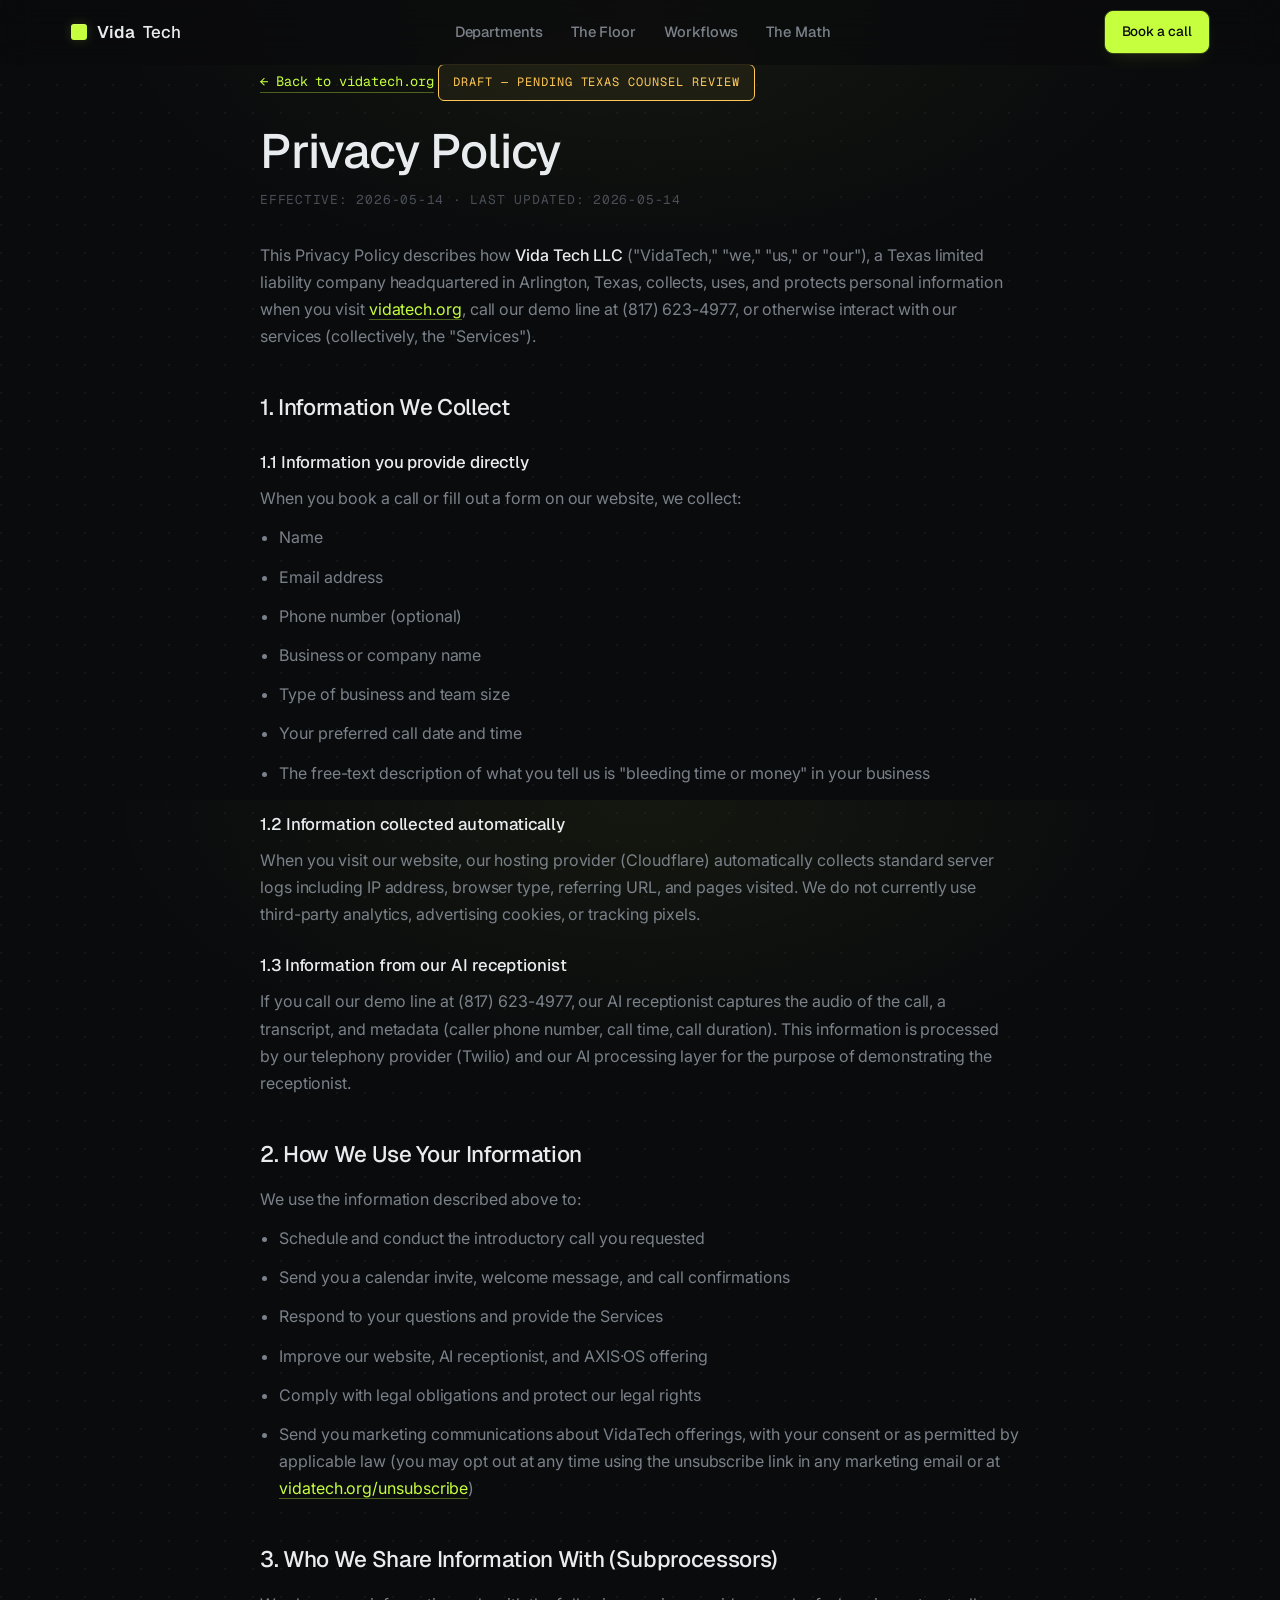
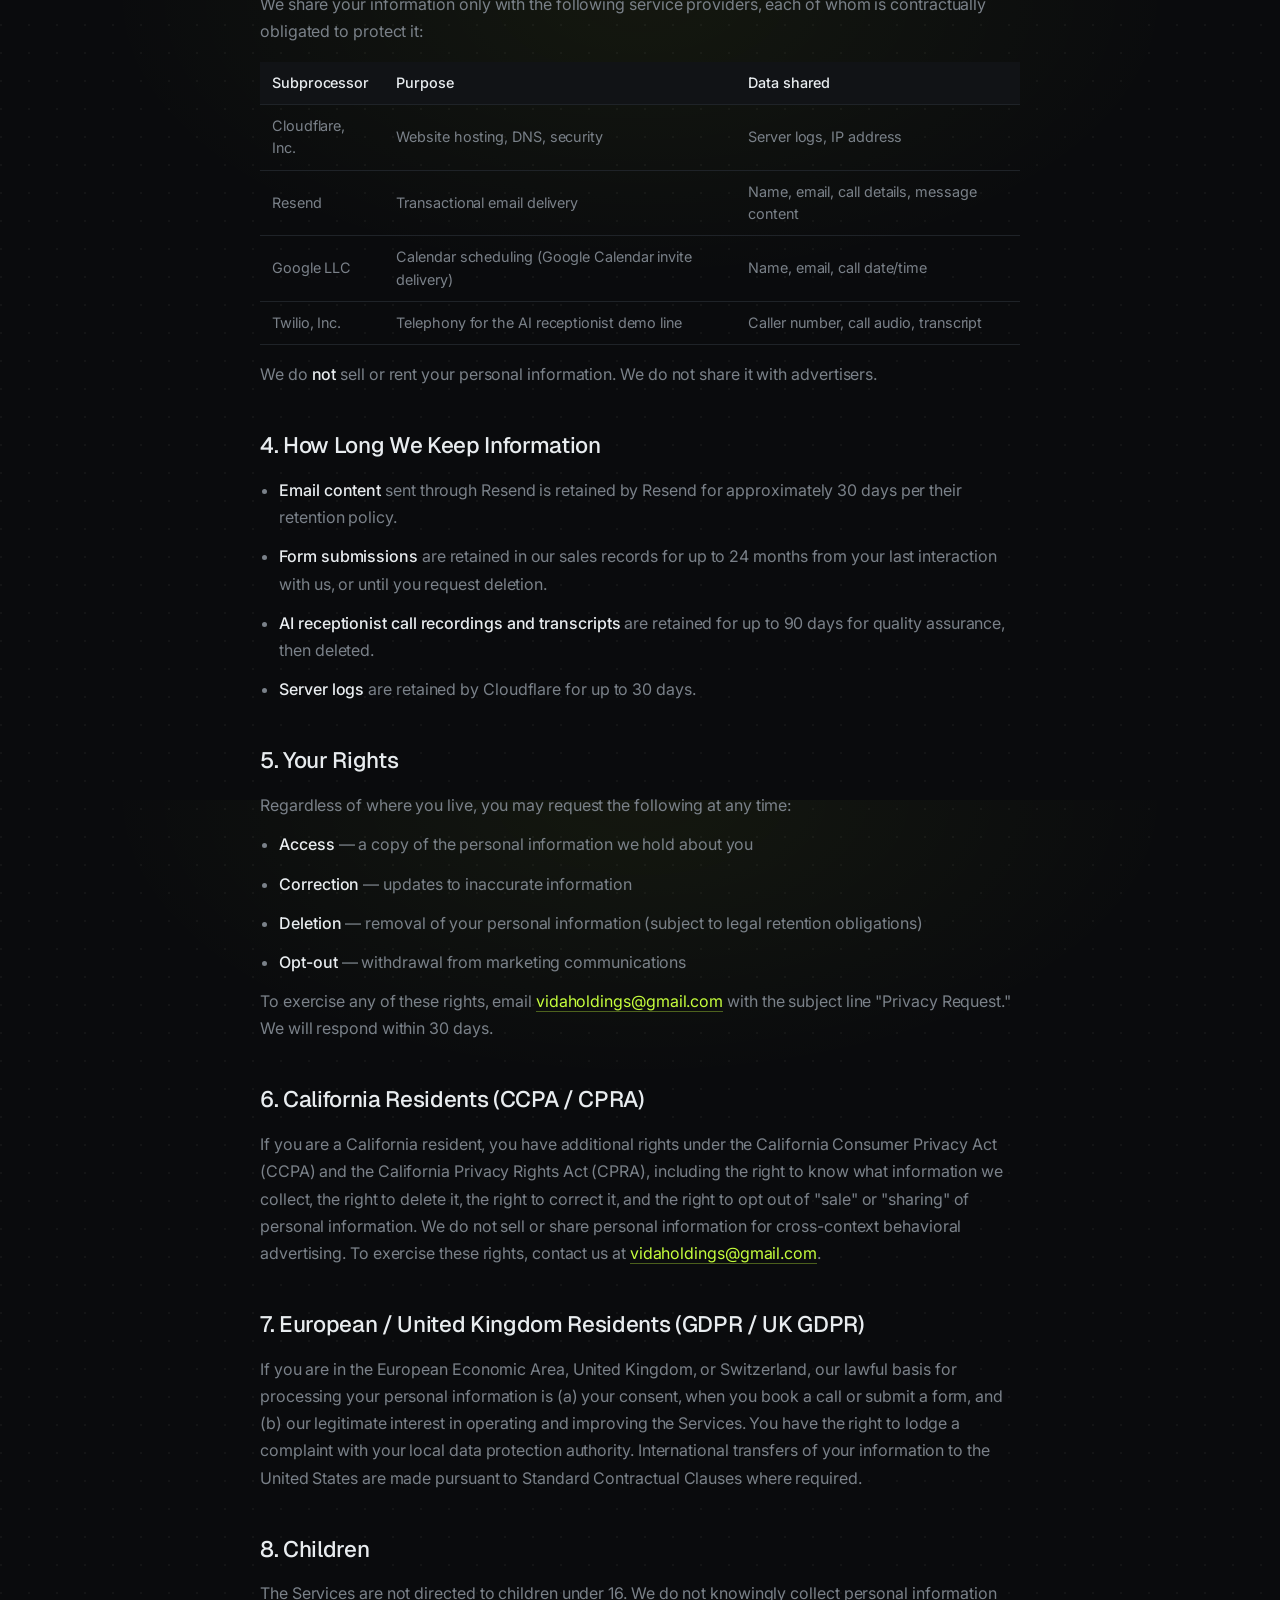
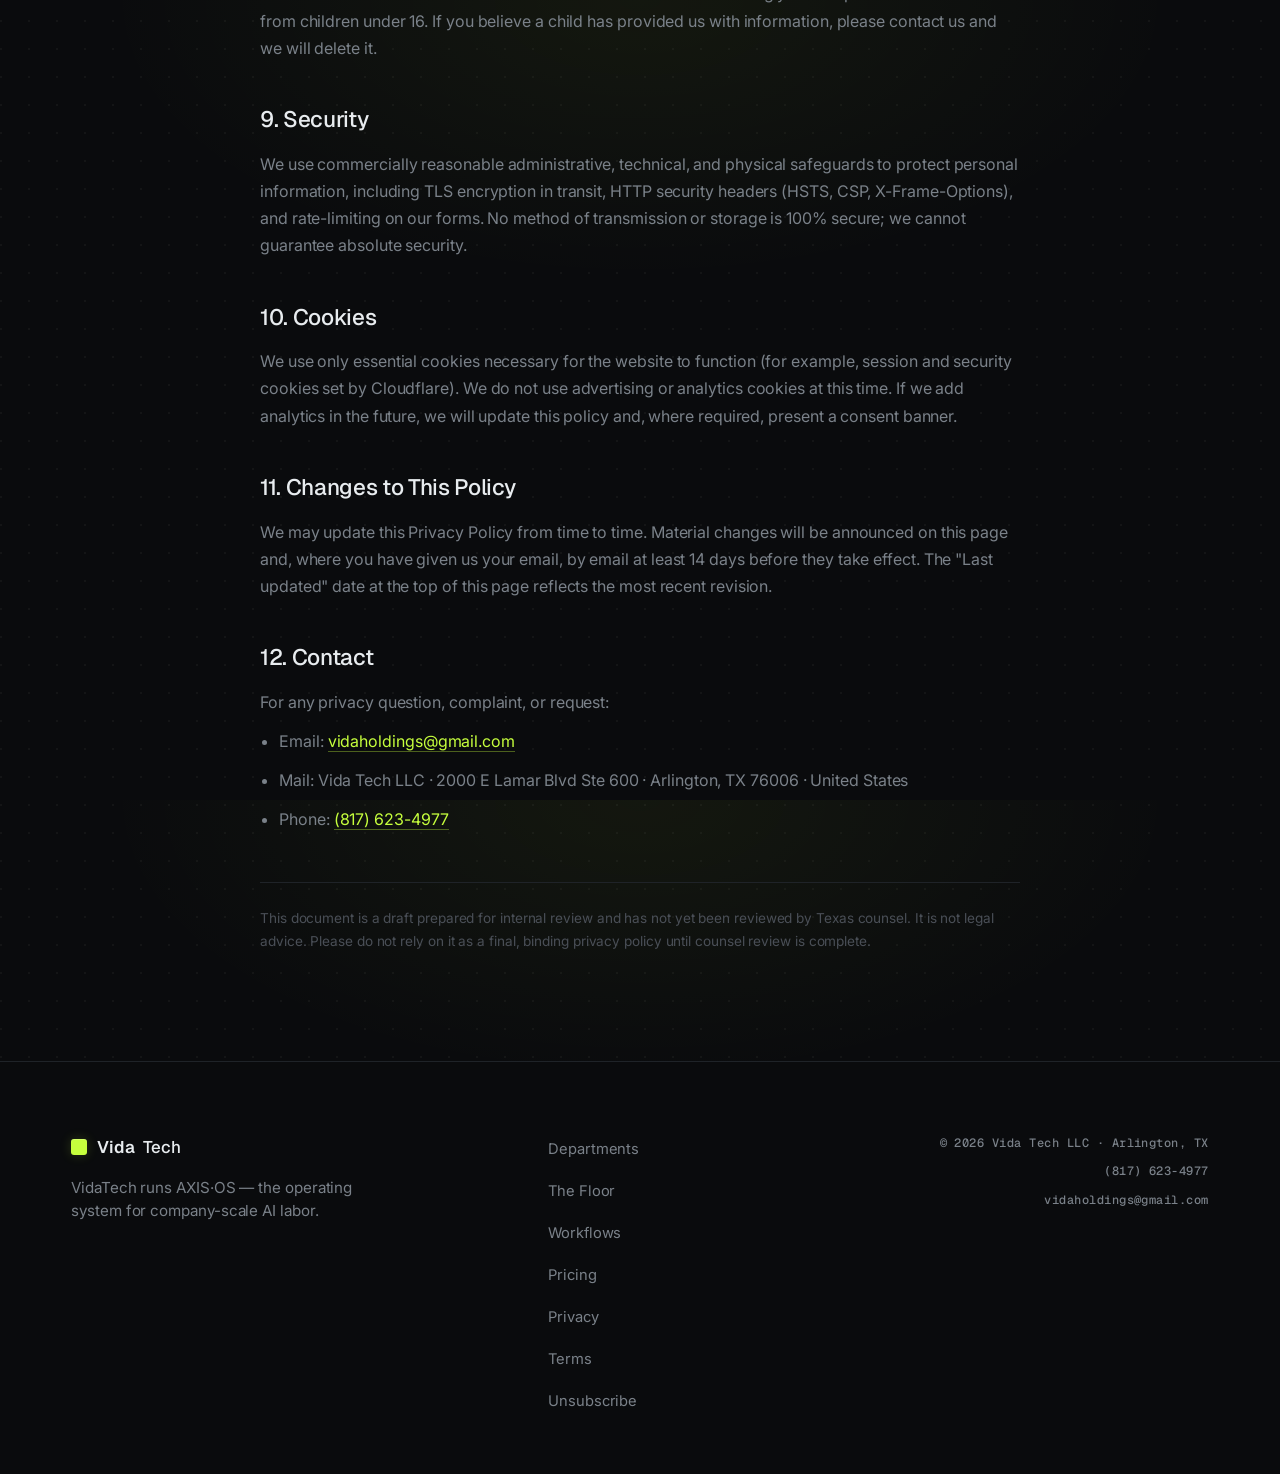
==== privacy.html @ fa5752b3 "Second-round audit fixes — production-ready contact.js: - Mailing address now full CAN-SPAM complian" ====
<!doctype html>
<html lang="en">
<head>
<meta charset="utf-8" />
<meta name="viewport" content="width=device-width,initial-scale=1,viewport-fit=cover" />
<meta name="color-scheme" content="dark light" />
<meta name="theme-color" content="#0A0B0D" />
<title>Privacy Policy — VidaTech</title>
<meta name="description" content="How VidaTech (Vida Tech LLC) collects, uses, and protects personal information from visitors and prospects." />
<link rel="canonical" href="https://vidatech.org/privacy" />
<meta name="robots" content="index,follow" />

<link rel="preconnect" href="https://fonts.googleapis.com" />
<link rel="preconnect" href="https://fonts.gstatic.com" crossorigin />
<link href="https://fonts.googleapis.com/css2?family=Geist:wght@400;500;600;700&family=Geist+Mono:wght@400;500;600&family=Inter:wght@400;500;600;700&display=swap" rel="stylesheet" />
<link rel="stylesheet" href="style.css?v=blueprint1" />
<link rel="icon" type="image/svg+xml" href="data:image/svg+xml,%3Csvg xmlns='http://www.w3.org/2000/svg' viewBox='0 0 32 32'%3E%3Crect width='32' height='32' rx='6' fill='%23C6FF3D'/%3E%3C/svg%3E" />

<style>
  .legal{padding:64px 0 96px}
  .legal__inner{max-width:760px;margin:0 auto}
  .legal__draft{display:inline-block;margin-bottom:24px;padding:8px 14px;border:1px solid var(--warn);border-radius:6px;background:rgba(255,200,87,0.06);color:var(--warn);font-family:var(--font-mono);font-size:0.75rem;letter-spacing:0.08em;text-transform:uppercase}
  .legal h1{font-family:var(--font-display);font-weight:500;font-size:clamp(2rem,4vw,3rem);letter-spacing:-0.025em;line-height:1.1;margin:0 0 12px}
  .legal h2{font-family:var(--font-display);font-weight:500;font-size:1.4rem;letter-spacing:-0.015em;margin:40px 0 14px;color:var(--text)}
  .legal h3{font-family:var(--font-display);font-weight:500;font-size:1.05rem;margin:24px 0 10px;color:var(--text)}
  .legal p,.legal li{color:var(--text-mute);font-size:1rem;line-height:1.7;margin:0 0 12px}
  .legal strong{color:var(--text);font-weight:500}
  .legal ul{padding-left:1.2em;list-style:disc}
  .legal a{color:var(--accent);border-bottom:1px solid var(--border-accent)}
  .legal a:hover{color:var(--accent-hi)}
  .legal__meta{color:var(--text-dim);font-family:var(--font-mono);font-size:0.8rem;letter-spacing:0.06em;text-transform:uppercase;margin-bottom:32px}
  .legal__back{display:inline-block;margin-bottom:32px;font-family:var(--font-mono);font-size:0.85rem;color:var(--text-mute)}
  .legal__back:hover{color:var(--accent)}
  .legal table{width:100%;border-collapse:collapse;margin:16px 0;font-size:0.9rem}
  .legal table th,.legal table td{padding:10px 12px;text-align:left;border-bottom:1px solid var(--border);color:var(--text-mute)}
  .legal table th{color:var(--text);font-weight:500;background:var(--surface)}
</style>
</head>
<body>

<a href="#main" class="skip-link">Skip to main content</a>

<header class="nav" id="nav">
  <div class="nav__inner container">
    <a href="/" class="logo" aria-label="VidaTech home">
      <span class="logo__mark" aria-hidden="true"></span>
      <span class="logo__word"><strong>Vida</strong><span class="logo__dot"></span>Tech</span>
    </a>
    <nav class="nav__links" aria-label="Primary">
      <a href="/#departments">Departments</a>
      <a href="/#floor">The Floor</a>
      <a href="/#workflows">Workflows</a>
      <a href="/#math">The Math</a>
    </nav>
    <a href="/#initialize" class="btn btn--accent btn--sm">Book a call</a>
  </div>
</header>

<main id="main" tabindex="-1">

<section class="legal">
  <div class="container">
    <div class="legal__inner">

      <a href="/" class="legal__back">← Back to vidatech.org</a>

      <span class="legal__draft">DRAFT — pending Texas counsel review</span>

      <h1>Privacy Policy</h1>
      <div class="legal__meta">Effective: 2026-05-14 · Last updated: 2026-05-14</div>

      <p>This Privacy Policy describes how <strong>Vida Tech LLC</strong> ("VidaTech," "we," "us," or "our"), a Texas limited liability company headquartered in Arlington, Texas, collects, uses, and protects personal information when you visit <a href="https://vidatech.org">vidatech.org</a>, call our demo line at (817) 623-4977, or otherwise interact with our services (collectively, the "Services").</p>

      <h2>1. Information We Collect</h2>

      <h3>1.1 Information you provide directly</h3>
      <p>When you book a call or fill out a form on our website, we collect:</p>
      <ul>
        <li>Name</li>
        <li>Email address</li>
        <li>Phone number (optional)</li>
        <li>Business or company name</li>
        <li>Type of business and team size</li>
        <li>Your preferred call date and time</li>
        <li>The free-text description of what you tell us is "bleeding time or money" in your business</li>
      </ul>

      <h3>1.2 Information collected automatically</h3>
      <p>When you visit our website, our hosting provider (Cloudflare) automatically collects standard server logs including IP address, browser type, referring URL, and pages visited. We do not currently use third-party analytics, advertising cookies, or tracking pixels.</p>

      <h3>1.3 Information from our AI receptionist</h3>
      <p>If you call our demo line at (817) 623-4977, our AI receptionist captures the audio of the call, a transcript, and metadata (caller phone number, call time, call duration). This information is processed by our telephony provider (Twilio) and our AI processing layer for the purpose of demonstrating the receptionist.</p>

      <h2>2. How We Use Your Information</h2>
      <p>We use the information described above to:</p>
      <ul>
        <li>Schedule and conduct the introductory call you requested</li>
        <li>Send you a calendar invite, welcome message, and call confirmations</li>
        <li>Respond to your questions and provide the Services</li>
        <li>Improve our website, AI receptionist, and AXIS·OS offering</li>
        <li>Comply with legal obligations and protect our legal rights</li>
        <li>Send you marketing communications about VidaTech offerings, with your consent or as permitted by applicable law (you may opt out at any time using the unsubscribe link in any marketing email or at <a href="/unsubscribe">vidatech.org/unsubscribe</a>)</li>
      </ul>

      <h2>3. Who We Share Information With (Subprocessors)</h2>
      <p>We share your information only with the following service providers, each of whom is contractually obligated to protect it:</p>
      <table>
        <thead><tr><th>Subprocessor</th><th>Purpose</th><th>Data shared</th></tr></thead>
        <tbody>
          <tr><td>Cloudflare, Inc.</td><td>Website hosting, DNS, security</td><td>Server logs, IP address</td></tr>
          <tr><td>Resend</td><td>Transactional email delivery</td><td>Name, email, call details, message content</td></tr>
          <tr><td>Google LLC</td><td>Calendar scheduling (Google Calendar invite delivery)</td><td>Name, email, call date/time</td></tr>
          <tr><td>Twilio, Inc.</td><td>Telephony for the AI receptionist demo line</td><td>Caller number, call audio, transcript</td></tr>
        </tbody>
      </table>
      <p>We do <strong>not</strong> sell or rent your personal information. We do not share it with advertisers.</p>

      <h2>4. How Long We Keep Information</h2>
      <ul>
        <li><strong>Email content</strong> sent through Resend is retained by Resend for approximately 30 days per their retention policy.</li>
        <li><strong>Form submissions</strong> are retained in our sales records for up to 24 months from your last interaction with us, or until you request deletion.</li>
        <li><strong>AI receptionist call recordings and transcripts</strong> are retained for up to 90 days for quality assurance, then deleted.</li>
        <li><strong>Server logs</strong> are retained by Cloudflare for up to 30 days.</li>
      </ul>

      <h2>5. Your Rights</h2>
      <p>Regardless of where you live, you may request the following at any time:</p>
      <ul>
        <li><strong>Access</strong> — a copy of the personal information we hold about you</li>
        <li><strong>Correction</strong> — updates to inaccurate information</li>
        <li><strong>Deletion</strong> — removal of your personal information (subject to legal retention obligations)</li>
        <li><strong>Opt-out</strong> — withdrawal from marketing communications</li>
      </ul>
      <p>To exercise any of these rights, email <a href="mailto:vidaholdings@gmail.com">vidaholdings@gmail.com</a> with the subject line "Privacy Request." We will respond within 30 days.</p>

      <h2>6. California Residents (CCPA / CPRA)</h2>
      <p>If you are a California resident, you have additional rights under the California Consumer Privacy Act (CCPA) and the California Privacy Rights Act (CPRA), including the right to know what information we collect, the right to delete it, the right to correct it, and the right to opt out of "sale" or "sharing" of personal information. We do not sell or share personal information for cross-context behavioral advertising. To exercise these rights, contact us at <a href="mailto:vidaholdings@gmail.com">vidaholdings@gmail.com</a>.</p>

      <h2>7. European / United Kingdom Residents (GDPR / UK GDPR)</h2>
      <p>If you are in the European Economic Area, United Kingdom, or Switzerland, our lawful basis for processing your personal information is (a) your consent, when you book a call or submit a form, and (b) our legitimate interest in operating and improving the Services. You have the right to lodge a complaint with your local data protection authority. International transfers of your information to the United States are made pursuant to Standard Contractual Clauses where required.</p>

      <h2>8. Children</h2>
      <p>The Services are not directed to children under 16. We do not knowingly collect personal information from children under 16. If you believe a child has provided us with information, please contact us and we will delete it.</p>

      <h2>9. Security</h2>
      <p>We use commercially reasonable administrative, technical, and physical safeguards to protect personal information, including TLS encryption in transit, HTTP security headers (HSTS, CSP, X-Frame-Options), and rate-limiting on our forms. No method of transmission or storage is 100% secure; we cannot guarantee absolute security.</p>

      <h2>10. Cookies</h2>
      <p>We use only essential cookies necessary for the website to function (for example, session and security cookies set by Cloudflare). We do not use advertising or analytics cookies at this time. If we add analytics in the future, we will update this policy and, where required, present a consent banner.</p>

      <h2>11. Changes to This Policy</h2>
      <p>We may update this Privacy Policy from time to time. Material changes will be announced on this page and, where you have given us your email, by email at least 14 days before they take effect. The "Last updated" date at the top of this page reflects the most recent revision.</p>

      <h2>12. Contact</h2>
      <p>For any privacy question, complaint, or request:</p>
      <ul>
        <li>Email: <a href="mailto:vidaholdings@gmail.com">vidaholdings@gmail.com</a></li>
        <li>Mail: Vida Tech LLC · 2000 E Lamar Blvd Ste 600 · Arlington, TX 76006 · United States</li>
        <li>Phone: <a href="tel:+18176234977">(817) 623-4977</a></li>
      </ul>

      <p style="margin-top:48px;padding-top:24px;border-top:1px solid var(--border);font-size:0.85rem;color:var(--text-dim)">This document is a draft prepared for internal review and has not yet been reviewed by Texas counsel. It is not legal advice. Please do not rely on it as a final, binding privacy policy until counsel review is complete.</p>

    </div>
  </div>
</section>

</main>

<footer class="footer">
  <div class="container footer__inner">
    <div class="footer__brand">
      <a href="/" class="logo">
        <span class="logo__mark" aria-hidden="true"></span>
        <span class="logo__word"><strong>Vida</strong><span class="logo__dot"></span>Tech</span>
      </a>
      <p class="footer__line">VidaTech runs AXIS·OS — the operating system for company-scale AI labor.</p>
    </div>
    <nav class="footer__nav" aria-label="Footer">
      <a href="/#departments">Departments</a>
      <a href="/#floor">The Floor</a>
      <a href="/#workflows">Workflows</a>
      <a href="/#pricing">Pricing</a>
      <a href="/privacy">Privacy</a>
      <a href="/terms">Terms</a>
      <a href="/unsubscribe">Unsubscribe</a>
    </nav>
    <div class="footer__meta">
      <div class="mono mono--mute">© 2026 Vida Tech LLC · Arlington, TX</div>
      <a href="tel:+18176234977" class="mono">(817) 623-4977</a>
      <a href="mailto:vidaholdings@gmail.com" class="mono">vidaholdings@gmail.com</a>
    </div>
  </div>
</footer>

</body>
</html>
---- style.css ----
/* ═══════════════════════════════════════════════════
   AXIS·OS — Dark Infrastructure · Electric Lime
═══════════════════════════════════════════════════ */

:root{
  /* Canvas */
  --canvas:        #0A0B0D;
  --canvas-deep:   #050608;
  --surface:       #111316;
  --surface-2:     #16191D;
  --surface-3:     #1B1E22;
  /* Borders */
  --border:        #1F2328;
  --border-hot:    #2A2F36;
  --border-accent: rgba(198,255,61,0.35);
  /* Text */
  --text:          #E8ECEF;
  --text-mute:     #7A8189;
  --text-dim:      #4A4F57;
  /* Accent */
  --accent:        #C6FF3D;
  --accent-hi:     #D8FF6B;
  --accent-deep:   #9DD61F;
  --accent-glow:   rgba(198,255,61,0.18);
  /* Signal */
  --signal:        #6BA6FF;
  --signal-glow:   rgba(107,166,255,0.32);
  --danger:        #FF5C5C;
  --warn:          #FFC857;

  /* Type */
  --font-display:  'Geist', 'Inter', system-ui, sans-serif;
  --font-body:     'Inter', system-ui, -apple-system, sans-serif;
  --font-mono:     'Geist Mono', 'JetBrains Mono', ui-monospace, monospace;

  /* Scale */
  --fs-hero:       clamp(3rem, 6vw, 5.6rem);
  --fs-display:    clamp(2.2rem, 4.4vw, 3.6rem);
  --fs-h2:         clamp(1.6rem, 2.4vw, 2rem);
  --fs-h3:         1.25rem;
  --fs-body:       1rem;
  --fs-sm:         0.875rem;
  --fs-meta:       0.75rem;

  /* Motion */
  --t:             200ms cubic-bezier(.22,1,.36,1);
  --t-slow:        420ms cubic-bezier(.22,1,.36,1);

  /* Geometry */
  --r-sm:          6px;
  --r-md:          12px;
  --r-lg:          16px;
  --r-xl:          24px;

  /* Layout */
  --container:     1240px;
  --pad:           clamp(20px, 4vw, 56px);

  /* Shadows */
  --shadow-card:
    inset 0 1px 0 rgba(255,255,255,0.04),
    0 1px 0 rgba(0,0,0,0.6),
    0 24px 48px -24px rgba(0,0,0,0.8);
  --shadow-card-hover:
    inset 0 1px 0 rgba(255,255,255,0.06),
    0 1px 0 rgba(0,0,0,0.6),
    0 32px 64px -24px rgba(0,0,0,0.9);
  --shadow-accent:
    inset 0 1px 0 rgba(198,255,61,0.12),
    0 0 0 1px rgba(198,255,61,0.08),
    0 0 48px -8px var(--accent-glow);
}

*,*::before,*::after{box-sizing:border-box;margin:0;padding:0}
html{scroll-behavior:smooth;-webkit-text-size-adjust:100%;scroll-padding-top:80px}
body{
  font-family:var(--font-body);
  background:var(--canvas);
  color:var(--text);
  font-size:var(--fs-body);line-height:1.55;
  -webkit-font-smoothing:antialiased;-moz-osx-font-smoothing:grayscale;
  overflow-x:clip;
  text-rendering:optimizeLegibility;
  letter-spacing:-0.005em;
}
img,svg{display:block;max-width:100%}
a{color:inherit;text-decoration:none;transition:color var(--t)}
button{font:inherit;color:inherit;background:none;border:0;cursor:pointer}
input,select,textarea{font:inherit;color:inherit}
ul,ol{list-style:none}
::selection{background:var(--accent);color:var(--canvas)}

.container{max-width:var(--container);margin:0 auto;padding:0 var(--pad);width:100%}

/* ─── Typography utilities ─── */
.display{
  font-family:var(--font-display);
  font-weight:500;
  font-size:var(--fs-display);
  line-height:1.04;
  letter-spacing:-0.028em;
  color:var(--text);
}
.display--hero{font-size:var(--fs-hero);line-height:1.0;letter-spacing:-0.035em}
.display--xl{font-size:clamp(3.4rem, 7.4vw, 6rem);line-height:0.98;letter-spacing:-0.04em}
.display em{
  font-style:normal;font-weight:500;
  color:var(--accent);
}
.lede{
  font-size:1.06rem;line-height:1.6;color:var(--text-mute);
  max-width:60ch;font-weight:400;
}
.lede strong{color:var(--text);font-weight:500}
.mono{
  font-family:var(--font-mono);
  font-size:var(--fs-meta);font-weight:500;
  letter-spacing:0.04em;color:var(--text);
}
.mono--mute{color:var(--text-mute)}
.accent-text{color:var(--accent)}

.eyebrow{display:block;margin-bottom:24px;font-size:.78rem;letter-spacing:.04em}

/* ─── Buttons ─── */
.btn{
  display:inline-flex;align-items:center;justify-content:center;gap:8px;
  font-family:var(--font-display);font-weight:500;font-size:.95rem;
  padding:11px 20px;border-radius:8px;
  border:1px solid transparent;
  transition:transform var(--t),background var(--t),color var(--t),
             border-color var(--t),box-shadow var(--t);
  cursor:pointer;white-space:nowrap;
  min-height:44px;letter-spacing:-0.005em;
}
.btn--accent{
  background:var(--accent);color:var(--canvas);border-color:var(--accent);
  box-shadow:0 0 0 1px rgba(198,255,61,0.2), 0 8px 20px -8px var(--accent-glow);
}
.btn--accent:hover{
  background:var(--accent-hi);border-color:var(--accent-hi);
  box-shadow:0 0 0 1px rgba(198,255,61,0.35), 0 12px 28px -8px var(--accent-glow);
  transform:translateY(-1px);
}
.btn--accent:active{transform:translateY(0)}
.btn--ghost{
  background:transparent;color:var(--text);
  border-color:var(--border-hot);
}
.btn--ghost:hover{background:var(--surface-2);border-color:var(--text-mute)}
.btn--lg{padding:15px 26px;font-size:1.02rem;min-height:52px}
.btn--sm{padding:9px 16px;font-size:.85rem;min-height:38px}

.link{font-weight:500;color:var(--text);border-bottom:1px solid transparent;transition:border-color var(--t),color var(--t);padding-bottom:2px}
.link:hover{border-color:var(--accent);color:var(--accent)}
.link--arrow{font-size:.95rem;color:var(--text-mute)}
.link--arrow:hover{color:var(--accent);border-color:var(--accent)}

/* ─── Scroll progress mark ─── */
.scroll-mark{
  position:fixed;top:0;left:0;height:2px;width:0;
  background:var(--accent);z-index:60;
  transition:width 120ms linear;
}

/* ─── Skip link ─── */
.skip-link{
  position:absolute;left:0;top:0;
  width:1px;height:1px;padding:0;margin:-1px;
  overflow:hidden;clip:rect(0,0,0,0);clip-path:inset(50%);
  background:var(--accent);color:var(--canvas);
  border-radius:8px;font-weight:600;z-index:200;
  white-space:nowrap;border:0;
}
.skip-link:focus,.skip-link:focus-visible{
  position:fixed;left:18px;top:18px;
  width:auto;height:auto;padding:12px 18px;margin:0;
  clip:auto;clip-path:none;overflow:visible;
  outline:2px solid var(--accent);outline-offset:3px;
}

:where(a, button, summary, [data-magnetic], input, select, textarea):focus-visible{
  outline:2px solid var(--accent);outline-offset:3px;border-radius:4px;
}
main:focus-visible{outline:none}

/* ─── Logo ─── */
.logo{display:inline-flex;align-items:center;gap:10px;color:var(--text);font-family:var(--font-display)}
.logo__mark{
  display:inline-block;width:16px;height:16px;
  background:var(--accent);border-radius:3px;
  box-shadow:0 0 12px var(--accent-glow), inset 0 1px 0 rgba(255,255,255,0.2);
}
.logo__word{font-size:1.06rem;font-weight:500;letter-spacing:-0.01em}
.logo__word strong{font-weight:600}
.logo__dot{color:var(--text-mute);padding:0 4px}

/* ─── Nav ─── */
.nav{
  position:fixed;inset:0 0 auto 0;z-index:50;
  background:rgba(10,11,13,0.72);
  backdrop-filter:saturate(140%) blur(16px);
  -webkit-backdrop-filter:saturate(140%) blur(16px);
  border-bottom:1px solid transparent;
  transition:border-color var(--t),background var(--t);
}
.nav.is-scrolled{border-bottom-color:var(--border);background:rgba(10,11,13,0.88)}
.nav__inner{display:flex;align-items:center;justify-content:space-between;height:64px;gap:24px}
.nav__links{display:flex;align-items:center;gap:28px}
.nav__links a{font-size:.92rem;font-weight:500;color:var(--text-mute);font-family:var(--font-display)}
.nav__links a:hover{color:var(--accent)}

.nav__menu{
  display:none;width:44px;min-width:44px;height:44px;
  flex-direction:column;justify-content:center;align-items:center;gap:5px;
  flex-shrink:0;
}
.nav__menu span{display:block;width:22px;height:1.6px;background:var(--text);transition:transform var(--t),opacity var(--t);pointer-events:none}
.nav__menu.is-open span:first-child{transform:translateY(3.3px) rotate(45deg)}
.nav__menu.is-open span:last-child{transform:translateY(-3.3px) rotate(-45deg)}

.drawer{
  position:fixed;inset:64px 0 auto 0;z-index:49;
  background:var(--canvas);border-bottom:1px solid var(--border);
  padding:24px var(--pad) 32px;
  display:flex;flex-direction:column;gap:14px;
  transform:translateY(-110%);transition:transform var(--t-slow);
}
.drawer.is-open{transform:translateY(0)}
.drawer a{font-family:var(--font-display);font-size:1.3rem;font-weight:500;color:var(--text);min-height:44px;display:flex;align-items:center}
.drawer .btn{width:fit-content}

/* ─── Live dot (signal-blue — system is live) ─── */
.live-dot{
  display:inline-block;width:8px;height:8px;border-radius:50%;
  background:var(--signal);margin-right:6px;
  box-shadow:0 0 8px var(--signal-glow);
  animation:livePulse 2.4s ease-in-out infinite;
  vertical-align:middle;
}
/* Signal dot (alt) */
.signal-dot{
  display:inline-block;width:8px;height:8px;border-radius:50%;
  background:var(--signal);margin-right:6px;
  box-shadow:0 0 8px var(--signal-glow);
  animation:livePulse 2.4s ease-in-out infinite;
  vertical-align:middle;
}
@keyframes livePulse{
  0%,100%{opacity:.5;transform:scale(.9)}
  50%{opacity:1;transform:scale(1.05)}
}

/* ═══════════════════════════════════════════════════
   01. HERO
═══════════════════════════════════════════════════ */
.hero{
  position:relative;padding:140px 0 80px;min-height:100svh;
  display:flex;align-items:center;
  background:
    radial-gradient(circle at 92% 8%, rgba(198,255,61,0.06), transparent 35%),
    radial-gradient(circle at 8% 92%, rgba(107,166,255,0.04), transparent 35%),
    var(--canvas);
  overflow:hidden;
}
.hero::before{
  content:"";position:absolute;inset:0;pointer-events:none;
  background-image:
    linear-gradient(rgba(255,255,255,0.015) 1px, transparent 1px),
    linear-gradient(90deg, rgba(255,255,255,0.015) 1px, transparent 1px);
  background-size:48px 48px;
  mask-image:radial-gradient(circle at 50% 50%, black 0%, transparent 85%);
}
.hero__inner{
  position:relative;z-index:2;width:100%;max-width:1180px;margin:0 auto;
  display:grid;grid-template-columns:minmax(0,1fr) minmax(0,460px);gap:64px;
  align-items:center;
}
.hero__left{display:flex;flex-direction:column;gap:24px}

.ticker{
  display:inline-flex;align-items:center;gap:10px;
  font-size:.82rem;color:var(--text-mute);
  padding:8px 14px;border:1px solid var(--border);
  border-radius:6px;background:var(--surface);
  width:fit-content;
}
.ticker__cursor{color:var(--accent)}
.ticker__caret{
  display:inline-block;width:7px;height:14px;
  background:var(--accent);margin-left:2px;
  animation:caretBlink 1.06s steps(2) infinite;
}
@keyframes caretBlink{0%,50%{opacity:1}50.01%,100%{opacity:0}}

.hero .display{max-width:14ch}
.hero__cta{display:flex;align-items:center;gap:18px;flex-wrap:wrap;margin-top:14px}
.hero__meta{
  display:flex;align-items:center;gap:6px;
  margin-top:18px;font-size:.78rem;color:var(--text-mute);
  letter-spacing:.04em;
}

/* Live department grid (5×3 mini tiles) */
.hero__right{position:relative}
.grid-tiles{
  display:grid;grid-template-columns:repeat(3,1fr);grid-template-rows:repeat(5,1fr);
  gap:8px;padding:14px;
  background:var(--canvas-deep);
  border:1px solid var(--border);border-radius:var(--r-lg);
  box-shadow:var(--shadow-card);
  position:relative;
}
.grid-tiles::before{
  content:"// DEMO FLOOR — what your dashboard looks like";
  position:absolute;top:-13px;left:14px;
  background:var(--canvas);color:var(--accent);
  font-family:var(--font-mono);font-size:.66rem;letter-spacing:.08em;
  padding:0 8px;
}
.tile-mini{
  position:relative;
  background:var(--surface);
  border:1px solid var(--border);border-radius:8px;
  padding:10px 12px;display:flex;flex-direction:column;gap:2px;
  transition:background var(--t),border-color var(--t),transform var(--t);
  overflow:hidden;
}
.tile-mini__sym{
  font-size:.66rem;color:var(--accent);font-weight:600;letter-spacing:.06em;
}
.tile-mini__lbl{
  font-size:.72rem;color:var(--text);line-height:1.2;
  font-family:var(--font-display);font-weight:500;
}
.tile-mini__count{
  font-size:.6rem;color:var(--text-mute);margin-top:2px;letter-spacing:.04em;
}
.tile-mini__dot{
  position:absolute;top:8px;right:8px;width:5px;height:5px;border-radius:50%;
  background:var(--signal);
  box-shadow:0 0 6px var(--signal-glow);
}
.tile-mini.is-active{
  background:var(--surface-2);border-color:var(--border-accent);
}
.tile-mini.is-active::after{
  content:"";position:absolute;inset:0;pointer-events:none;
  background:linear-gradient(90deg, transparent, var(--accent-glow), transparent);
  animation:scanSweep 600ms ease-out;
}
@keyframes scanSweep{
  from{transform:translateX(-100%)}
  to{transform:translateX(100%)}
}

/* ═══════════════════════════════════════════════════
   SECTIONS
═══════════════════════════════════════════════════ */
.section{padding:120px 0;position:relative}
.section-head{margin-bottom:64px;max-width:720px}
.section-head .display{margin-bottom:20px}
.section-head .lede{margin-top:6px}

/* ═══════════════════════════════════════════════════
   02. THE GAP — Org chart
═══════════════════════════════════════════════════ */
.gap{background:var(--canvas)}
.gap .section-head{text-align:center;margin-left:auto;margin-right:auto}
.gap .section-head .lede{margin-left:auto;margin-right:auto}

.org-chart{
  margin-top:60px;
  padding:48px 32px;
  background:var(--surface);border:1px solid var(--border);border-radius:var(--r-lg);
  box-shadow:var(--shadow-card);
  display:flex;flex-direction:column;gap:20px;align-items:center;
}
.org-chart__row{
  display:flex;gap:14px;align-items:center;justify-content:center;flex-wrap:wrap;width:100%;
}
.org-node{
  padding:14px 20px;border-radius:8px;
  font-family:var(--font-display);font-size:.96rem;font-weight:500;
  min-width:140px;text-align:center;
}
.org-node--filled{
  background:var(--surface-2);border:1px solid var(--border-hot);color:var(--text);
}
.org-node--empty{
  background:transparent;border:1px dashed var(--danger);color:var(--danger);
  position:relative;
}
.org-node--empty::after{
  content:"";position:absolute;top:6px;right:8px;width:6px;height:6px;
  border-radius:50%;background:var(--danger);
  animation:livePulse 1.6s ease-in-out infinite;
}
.org-chart__caption{
  margin-top:14px;padding-top:18px;border-top:1px dashed var(--border);
  font-size:.7rem;letter-spacing:.06em;color:var(--text-mute);
}

/* ═══════════════════════════════════════════════════
   03. DEPARTMENTS BENTO
═══════════════════════════════════════════════════ */
.departments{background:var(--canvas)}
.dept-grid{
  display:grid;grid-template-columns:repeat(4,1fr);gap:12px;
}
.dept{
  background:
    linear-gradient(180deg, rgba(255,255,255,0.025) 0%, rgba(255,255,255,0) 40%),
    var(--surface);
  border:1px solid var(--border);border-radius:var(--r-md);
  padding:24px;display:flex;flex-direction:column;gap:14px;
  box-shadow:var(--shadow-card);
  transition:border-color var(--t),transform var(--t),box-shadow var(--t);
  min-height:200px;
}
.dept:hover{
  transform:translateY(-2px);
  border-color:var(--border-hot);
  box-shadow:var(--shadow-card-hover);
}
.dept--flagship{grid-column:span 2}
.dept__head{display:flex;align-items:flex-start;gap:14px}
.dept__sym{
  font-size:1.1rem;font-weight:600;color:var(--accent);
  background:var(--surface-2);border:1px solid var(--border-hot);
  border-radius:8px;padding:8px 12px;letter-spacing:.04em;
  flex-shrink:0;
}
.dept__name{font-family:var(--font-display);font-size:1.18rem;font-weight:500;letter-spacing:-0.01em}
.dept__count{font-size:.7rem;color:var(--text-mute);letter-spacing:.06em;margin-top:2px;display:block}
.dept__copy{color:var(--text-mute);font-size:.94rem;line-height:1.5;flex:1}

/* ═══════════════════════════════════════════════════
   04. THE FLOOR — Live ops dashboard (signature wow)
═══════════════════════════════════════════════════ */
.floor{background:var(--canvas-deep);border-top:1px solid var(--border);border-bottom:1px solid var(--border)}
.ops{
  background:var(--canvas);
  border:1px solid var(--border);border-radius:var(--r-lg);
  overflow:hidden;
  box-shadow:var(--shadow-card);
}
.ops__chrome{
  display:flex;align-items:center;gap:12px;
  padding:12px 16px;background:var(--surface-2);
  border-bottom:1px solid var(--border);
}
.ops__dots{display:flex;gap:7px}
.dot{width:11px;height:11px;border-radius:50%}
.dot--r{background:#ff5f57}.dot--y{background:#febc2e}.dot--g{background:#28c840}
.ops__title{flex:1;text-align:center;color:var(--text-mute);font-size:.74rem;letter-spacing:.04em}
.ops__status{font-size:.7rem;color:var(--signal);display:flex;align-items:center;gap:4px;letter-spacing:.06em}

.ops__grid{
  display:grid;grid-template-columns:repeat(4,1fr);gap:1px;
  background:var(--border);
}
.ops__cell{
  background:var(--canvas);padding:18px 18px 14px;
  display:flex;flex-direction:column;gap:10px;min-height:120px;
  position:relative;
}
.ops__cell-head{display:flex;justify-content:space-between;align-items:center}
.ops__cell-head .mono{font-size:.7rem;color:var(--accent);letter-spacing:.04em}
.ops__cell-dot{
  width:6px;height:6px;border-radius:50%;background:var(--signal);
  box-shadow:0 0 6px var(--signal-glow);
  animation:livePulse 2.2s ease-in-out infinite;
}
.ops__cell-body{
  font-size:.78rem;color:var(--text);line-height:1.45;flex:1;
  font-family:var(--font-mono);letter-spacing:0;
}
.ops__cell.is-active .ops__cell-body{color:var(--accent-hi)}
.ops__cell-time{font-size:.62rem;color:var(--text-dim);letter-spacing:.05em}

.ops__footer{
  display:flex;justify-content:space-between;align-items:center;flex-wrap:wrap;gap:14px;
  padding:14px 16px;background:var(--surface-2);
  border-top:1px solid var(--border);
  font-size:.7rem;color:var(--text-mute);letter-spacing:.04em;
}

/* ═══════════════════════════════════════════════════
   05. WORKFLOWS — One concrete run
═══════════════════════════════════════════════════ */
.workflows{background:var(--canvas)}
.flow{
  display:flex;flex-direction:column;gap:0;
  position:relative;padding-left:36px;
}
.flow::before{
  content:"";position:absolute;left:14px;top:30px;bottom:30px;width:1px;
  background:linear-gradient(180deg,transparent,var(--border),var(--border),transparent);
}
.flow__step{
  position:relative;padding:24px 0 24px 32px;
  display:flex;gap:24px;align-items:flex-start;
}
.flow__step::before{
  content:"";position:absolute;left:-22px;top:30px;
  width:11px;height:11px;border-radius:50%;
  background:var(--surface);border:1.5px solid var(--border-hot);
  z-index:2;
}
.flow__step.is-active::before{
  background:var(--accent);border-color:var(--accent);
  box-shadow:0 0 12px var(--accent-glow);
}
.flow__step--complete::before{
  background:var(--accent);border-color:var(--accent);
  box-shadow:0 0 20px var(--accent-glow);
}
.flow__sym{
  flex-shrink:0;font-size:.76rem;color:var(--text-mute);
  background:var(--surface);border:1px solid var(--border);
  border-radius:6px;padding:8px 12px;font-weight:500;letter-spacing:.04em;
  min-width:74px;text-align:center;
}
.flow__body{flex:1}
.flow__agent{font-size:.66rem;color:var(--accent);letter-spacing:.08em;margin-bottom:6px;display:block}
.flow__body h3{font-family:var(--font-display);font-size:1.12rem;font-weight:500;margin-bottom:6px;letter-spacing:-0.015em}
.flow__body p{font-size:.94rem;color:var(--text-mute);line-height:1.5;max-width:60ch}
.flow__step--human .flow__sym{background:var(--surface-2);border-color:var(--border-hot)}
.flow__step--complete{
  margin-top:18px;padding-top:32px;border-top:1px solid var(--border);
}
.flow__step--complete .flow__body h3{font-size:1.4rem}

/* ═══════════════════════════════════════════════════
   06. SKILLS — Cmd+K palette
═══════════════════════════════════════════════════ */
.skills{background:var(--canvas-deep);border-top:1px solid var(--border);border-bottom:1px solid var(--border)}
.palette{
  background:var(--surface);border:1px solid var(--border-hot);
  border-radius:var(--r-md);overflow:hidden;
  box-shadow:var(--shadow-accent);
  max-width:780px;margin:0 auto;
}
.palette__bar{
  display:flex;align-items:center;gap:14px;
  padding:18px 20px;border-bottom:1px solid var(--border);
  background:var(--surface-2);
}
.palette__kbd{
  font-size:.72rem;color:var(--text-mute);
  background:var(--surface-3);border:1px solid var(--border-hot);
  padding:4px 8px;border-radius:5px;
}
.palette__query{
  flex:1;font-size:.95rem;color:var(--text);
  display:flex;align-items:center;gap:2px;
}
.palette__caret{
  display:inline-block;width:8px;height:16px;background:var(--accent);
  animation:caretBlink 1.06s steps(2) infinite;
}
.palette__results{display:flex;flex-direction:column}
.palette__row{
  display:grid;grid-template-columns:42px 1fr auto auto;gap:16px;align-items:center;
  padding:13px 20px;border-bottom:1px solid var(--border);
  transition:background var(--t);
}
.palette__row:last-child{border-bottom:0}
.palette__row--hot{background:rgba(198,255,61,0.04)}
.palette__row--hot::before{
  content:"";display:block;width:3px;height:24px;background:var(--accent);
  position:absolute;left:0;
}
.palette__row--hot{position:relative}
.palette__row:hover{background:var(--surface-2)}
.palette__dept{
  font-size:.7rem;color:var(--accent);background:var(--surface-2);
  border:1px solid var(--border);border-radius:5px;
  padding:4px 8px;text-align:center;letter-spacing:.06em;
}
.palette__title{font-size:.94rem;color:var(--text)}
.palette__dept-name{font-size:.7rem;color:var(--text-mute);letter-spacing:.04em}
.palette__time{font-size:.7rem;color:var(--text-dim);letter-spacing:.04em}
.palette__footer{
  display:flex;gap:24px;padding:12px 20px;
  border-top:1px solid var(--border);background:var(--surface-2);
  font-size:.66rem;letter-spacing:.06em;color:var(--text-mute);
}

.skills__count{
  margin-top:32px;text-align:center;font-size:.74rem;color:var(--text-mute);
  letter-spacing:.04em;
}

/* ═══════════════════════════════════════════════════
   07. THE MATH — Ledger
═══════════════════════════════════════════════════ */
.math{background:var(--canvas)}
.math .section-head{text-align:center;margin-left:auto;margin-right:auto}
.ledger{
  display:grid;grid-template-columns:1fr auto 1fr;gap:24px;align-items:stretch;
  max-width:1020px;margin:0 auto;
}
.ledger__col{
  background:var(--surface);border:1px solid var(--border);border-radius:var(--r-lg);
  padding:36px 32px;display:flex;flex-direction:column;gap:14px;
  box-shadow:var(--shadow-card);
}
.ledger__col--us{
  background:var(--canvas-deep);border-color:var(--border-accent);
  box-shadow:var(--shadow-accent);
}
.ledger__title{margin-bottom:14px;font-size:.72rem;letter-spacing:.16em}
.ledger__col ul{display:flex;flex-direction:column;gap:12px;margin-bottom:18px}
.ledger__col li{
  display:flex;justify-content:space-between;align-items:baseline;gap:18px;
  padding-bottom:12px;border-bottom:1px dashed var(--border);font-size:.96rem;
}
.ledger__col li span:first-child{color:var(--text-mute)}
.ledger__col li span:last-child{font-family:var(--font-mono);font-weight:500;color:var(--text)}
.ledger__total{
  display:flex;justify-content:space-between;align-items:baseline;gap:18px;
  padding-top:18px;border-top:1px solid var(--border-hot);
  font-family:var(--font-display);font-size:1.5rem;font-weight:500;letter-spacing:-0.02em;
}
.ledger__col--us .ledger__total{border-top-color:var(--border-accent)}
.ledger__total span:last-child{color:var(--text)}
.ledger__col--us .ledger__total span:last-child{color:var(--accent)}
.ledger__note{margin-top:auto;padding-top:14px;font-size:.66rem;color:var(--text-dim)}
.ledger__or{
  display:grid;place-items:center;font-family:var(--font-display);
  font-style:italic;font-size:1.2rem;color:var(--text-mute);align-self:center;padding:14px 4px;
}

.math__close{
  text-align:center;margin-top:48px;
  font-family:var(--font-display);font-size:clamp(1.4rem,2.4vw,1.9rem);
  color:var(--text);letter-spacing:-0.015em;
}
.math__close em{color:var(--accent);font-style:italic;font-weight:500}

/* ═══════════════════════════════════════════════════
   08. INITIALIZE (final CTA + form)
═══════════════════════════════════════════════════ */
.initialize{
  background:var(--canvas-deep);
  border-top:1px solid var(--border);
  position:relative;overflow:hidden;
}
.initialize::before{
  content:"";position:absolute;inset:0;pointer-events:none;
  background:radial-gradient(circle at 50% 0%, rgba(198,255,61,0.06), transparent 60%);
}
.initialize__inner{text-align:center;max-width:780px;margin:0 auto;position:relative;z-index:2}
.initialize__inner .display{margin:24px 0}
.initialize__inner .lede{margin:0 auto 48px;text-align:center}

.form{
  background:var(--surface);
  border:1px solid var(--border-hot);
  border-radius:var(--r-lg);padding:36px;
  display:flex;flex-direction:column;gap:18px;text-align:left;
  max-width:720px;margin:0 auto;box-shadow:var(--shadow-card);
}
.form__row{display:grid;grid-template-columns:1fr 1fr;gap:18px}
.form label{display:flex;flex-direction:column;gap:8px}
.form label .mono{font-size:.66rem;letter-spacing:.1em}
.form input,.form select,.form textarea{
  background:transparent;border:0;border-bottom:1px solid var(--border-hot);
  padding:10px 0 12px;color:var(--text);font-size:.96rem;
  transition:border-color var(--t);
}
.form input:focus,.form select:focus,.form textarea:focus{
  outline:0;border-bottom-color:var(--accent);
}
.form input::placeholder,.form textarea::placeholder{color:var(--text-dim)}
.form select{appearance:none;cursor:pointer}
.form select option{background:var(--canvas);color:var(--text)}
.form__full{display:flex;flex-direction:column;gap:8px}
.form textarea{resize:vertical;min-height:80px}
.form__submit-row{display:flex;align-items:center;justify-content:space-between;gap:18px;margin-top:14px;flex-wrap:wrap}
.form__assure{font-size:.66rem;letter-spacing:.08em}
.form-success{padding:14px 18px;background:rgba(198,255,61,0.06);border:1px solid var(--border-accent);border-radius:8px;color:var(--accent);font-size:.9rem}
.form-error{padding:14px 18px;background:rgba(255,92,92,0.06);border:1px solid rgba(255,92,92,0.3);border-radius:8px;color:#FCA5A5;font-size:.9rem}
.form-error a{color:var(--text);border-bottom:1px solid currentColor}

/* ═══════════════════════════════════════════════════
   FOOTER
═══════════════════════════════════════════════════ */
.footer{padding:72px 0 56px;background:var(--canvas);border-top:1px solid var(--border)}
.footer__inner{display:grid;grid-template-columns:1.4fr 1fr 1fr;gap:48px;align-items:start}
.footer__line{color:var(--text-mute);margin-top:14px;font-size:.95rem;max-width:32ch}
.footer__nav{display:flex;flex-direction:column;gap:10px}
.footer__nav a{font-size:.92rem;color:var(--text-mute);min-height:32px;display:flex;align-items:center}
.footer__nav a:hover{color:var(--accent)}
.footer__meta{display:flex;flex-direction:column;gap:10px;text-align:right}
.footer__meta a{color:var(--text-mute)}
.footer__meta a:hover{color:var(--accent)}

/* ═══════════════════════════════════════════════════
   RESPONSIVE
═══════════════════════════════════════════════════ */
@media (max-width:1100px){
  .dept-grid{grid-template-columns:repeat(3,1fr)}
  .ops__grid{grid-template-columns:repeat(2,1fr)}
}
@media (max-width:880px){
  .nav__links{display:none}
  .nav__menu{display:flex}
  .section{padding:80px 0}
  .dept-grid{grid-template-columns:repeat(2,1fr)}
  .ledger{grid-template-columns:1fr;gap:18px}
  .ledger__or{padding:6px 0}
  .footer__inner{grid-template-columns:1fr;gap:32px}
  .footer__meta{text-align:left}
  .form__row{grid-template-columns:1fr}
}
@media (max-width:560px){
  :root{--pad:18px}
  .hero{padding:110px 0 50px}
  .hero__cta{flex-direction:column;align-items:stretch}
  .hero__cta .btn,.hero__cta .link{text-align:center;justify-content:center}
  .dept-grid{grid-template-columns:1fr}
  .dept--flagship{grid-column:auto !important}  /* override base span 2 on phone */
  .ops__grid{grid-template-columns:1fr}
  .palette__row{grid-template-columns:36px 1fr;row-gap:4px}
  .palette__dept-name,.palette__time{display:none}
  .flow__step{flex-direction:column;gap:8px}
  .flow__sym{align-self:flex-start}
  .org-chart__row .org-node{min-width:auto;flex:1 1 40%}

  /* Mobile mono floor (Frontend Developer audit) */
  .mono{font-size:.82rem}
  .tile-mini__lbl{font-size:.78rem;line-height:1.15}
  .tile-mini__sym{font-size:.7rem}
  .tile-mini__count{font-size:.66rem}
  .ticker.mono{font-size:.84rem}
  .hero__meta.mono{font-size:.8rem}
  .org-chart__caption,.ledger__note,.footer .mono,.skills__count{font-size:.78rem}
  .form label .mono{font-size:.72rem}
}

@media (max-width:480px){
  :root{--pad:14px}
  .form{padding-left:18px;padding-right:18px}
  .container{padding-left:var(--pad);padding-right:var(--pad)}
  .flow{padding-left:22px}
  .flow::before{left:9px}
  .flow__step{padding-left:22px;gap:14px}
  .flow__step::before{left:-15px}
  .flow__sym{min-width:0;padding:6px 8px;font-size:.7rem}
}

@media (max-width:400px){
  .grid-tiles{grid-template-rows:repeat(5,64px);padding:10px;gap:6px}
  .tile-mini{padding:6px 8px}
  .tile-mini__lbl{font-size:.7rem;line-height:1.1}
}

/* Mobile touch targets — bump btn--sm and logo */
@media (max-width:880px){
  .nav .btn--sm{min-height:44px;padding:10px 16px}
  .logo{min-height:44px;display:inline-flex;align-items:center}
  .footer__nav a{min-height:44px;padding-block:8px;display:flex;align-items:center}
  .drawer a{min-height:44px;padding-block:10px;display:flex;align-items:center}
}

/* Flagship dept keeps span across all desktop+tablet breakpoints */
@media (max-width:1100px) and (min-width:881px){
  .dept-grid{grid-template-columns:repeat(3,1fr)}
  .dept--flagship{grid-column:span 2}
}
@media (max-width:880px) and (min-width:601px){
  .dept-grid{grid-template-columns:repeat(2,1fr)}
  .dept--flagship{grid-column:span 2}
  .dept--flagship .dept__name{font-size:1.4rem}
}

/* Form 2-col at tablet, 1-col at phone */
@media (max-width:880px) and (min-width:601px){
  .form__row{grid-template-columns:1fr 1fr}
}

/* Don't stack hero too early — iPad landscape gets the 2-col */
@media (max-width:980px){
  .hero__inner{grid-template-columns:1fr;gap:48px}
  .grid-tiles{max-width:480px;margin:0 auto;grid-template-columns:repeat(3,1fr);grid-template-rows:repeat(5,80px)}
}

/* Ledger 1-col only below 720 (was 880 — wastes 600-880 real estate) */
@media (max-width:720px){
  .ledger{grid-template-columns:1fr;gap:18px}
  .ledger__or{padding:6px 0}
}

/* Ultrawide: widen container so we don't leave 680px dead gutters */
@media (min-width:1600px){
  :root{--container:1320px}
}
@media (min-width:2000px){
  :root{--container:1440px}
}

@media (prefers-reduced-motion:reduce){
  *,*::before,*::after{
    animation-duration:.001ms !important;
    transition-duration:.001ms !important;
  }
  .live-dot,.tile-mini__dot,.ops__cell-dot,.org-node--empty::after,.ticker__caret,.palette__caret{animation:none}
}

/* ═══════════════════════════════════════════════════
   v2 — Reality Checker + UI Designer fixes
═══════════════════════════════════════════════════ */

/* ─── CLS prevention: reserve dimensions for animated content ─── */
.ticker{min-height:38px;width:fit-content;max-width:100%}
.grid-tiles{min-height:480px}
.ops__cell{min-height:130px}
.ops__cell-body{min-height:2.6em}

/* ─── Font fallback with size-adjust (eliminates layout shift) ─── */
@font-face{
  font-family:'Geist Fallback';
  src:local('Inter'),local('system-ui');
  ascent-override:92%;descent-override:22%;line-gap-override:0%;
  size-adjust:97%;
}
@font-face{
  font-family:'Inter Fallback';
  src:local('Arial');
  ascent-override:90%;descent-override:22%;line-gap-override:0%;
  size-adjust:107%;
}
:root{
  --font-display:'Geist','Geist Fallback',Inter,system-ui,sans-serif;
  --font-body:'Inter','Inter Fallback',system-ui,-apple-system,sans-serif;
}

/* ─── 01.5 WHAT'S ACTUALLY BROKEN ─── */
.broken{
  background:var(--canvas);
  border-top:1px solid var(--border);
}
.broken__list{
  list-style:none;padding:0;margin:0 0 56px;
  display:grid;grid-template-columns:1fr 1fr;gap:14px 48px;
  max-width:980px;
}
.broken__list li{
  font-family:var(--font-display);font-size:1.04rem;font-weight:500;
  line-height:1.5;color:var(--text);
  padding-left:24px;position:relative;
}
.broken__list li::before{
  content:"";position:absolute;left:0;top:13px;
  width:14px;height:1px;background:var(--accent);
}
.broken__list li strong{color:var(--accent);font-weight:600}

.broken__receipts{
  display:grid;grid-template-columns:repeat(3,1fr);gap:14px;
}
.receipt{
  background:
    linear-gradient(180deg, rgba(255,255,255,0.025) 0%, rgba(255,255,255,0) 40%),
    var(--surface);
  border:1px solid var(--border);border-radius:var(--r-md);
  padding:24px 22px;display:flex;flex-direction:column;gap:14px;
  box-shadow:var(--shadow-card);
}
.receipt__time{
  font-size:.7rem;letter-spacing:.14em;color:var(--signal);
}
.receipt p{
  font-size:.95rem;line-height:1.5;color:var(--text);flex:1;
}

.pain__reframe{
  border-left:3px solid var(--accent);
  padding-left:24px;
  font-size:clamp(1.15rem,1.7vw,1.4rem);
  line-height:1.45;color:var(--text);font-weight:400;
  max-width:760px;
}
.pain__reframe strong{color:var(--accent);font-weight:500}

/* ─── 06.5 PRICING — 4-tier grid ─── */
.pricing{background:var(--canvas-deep);border-top:1px solid var(--border)}
.tiers{
  display:grid;grid-template-columns:repeat(4,1fr);gap:14px;
}
.tier{
  background:
    linear-gradient(180deg, rgba(255,255,255,0.025) 0%, rgba(255,255,255,0) 40%),
    var(--surface);
  border:1px solid var(--border);border-radius:var(--r-md);
  padding:30px 26px;display:flex;flex-direction:column;gap:20px;
  box-shadow:var(--shadow-card);
  position:relative;transition:transform var(--t),border-color var(--t),box-shadow var(--t);
}
.tier:hover{transform:translateY(-3px);border-color:var(--border-hot);box-shadow:var(--shadow-card-hover)}
.tier--featured{
  background:linear-gradient(180deg, rgba(198,255,61,0.04), rgba(198,255,61,0.01)), var(--surface);
  border-color:var(--border-accent);
  box-shadow:var(--shadow-accent);
}
.tier--enterprise{background:var(--surface)}
.tier__badge{
  position:absolute;top:0;right:24px;transform:translateY(-50%);
  background:var(--accent);color:var(--canvas);
  font-family:var(--font-mono);font-size:.66rem;font-weight:600;
  letter-spacing:.14em;text-transform:uppercase;
  padding:6px 12px;border-radius:999px;
}
.tier__head{display:flex;flex-direction:column;gap:10px}
.tier__head .mono{font-size:.7rem;letter-spacing:.16em;color:var(--text-mute)}
.tier__price{display:flex;align-items:baseline;gap:6px}
.tier__amount{
  font-family:var(--font-display);font-weight:500;
  font-size:clamp(1.8rem,2.6vw,2.4rem);line-height:1;
  letter-spacing:-0.025em;color:var(--text);
}
.tier__amount--text{font-size:clamp(1.3rem,1.8vw,1.6rem);color:var(--accent)}
.tier__per{font-size:.85rem;color:var(--text-mute);letter-spacing:.04em}
.tier__sub{font-size:.88rem;color:var(--text-mute);line-height:1.5;min-height:3em}
.tier__features{
  display:flex;flex-direction:column;gap:10px;
  border-top:1px solid var(--border);padding-top:18px;flex:1;
}
.tier__features li{
  font-size:.88rem;color:var(--text);line-height:1.45;
  padding-left:18px;position:relative;
}
.tier__features li::before{
  content:"";position:absolute;left:0;top:7px;
  width:6px;height:6px;border-radius:50%;background:var(--signal);
}
.tier--featured .tier__features li::before{background:var(--accent)}
.tier__replaces{
  font-size:.7rem;letter-spacing:.04em;line-height:1.4;
  padding-top:14px;border-top:1px dashed var(--border);
  color:var(--text-mute);
}
.tier .btn{justify-content:center;width:100%}

/* ─── URGENCY triggers above form ─── */
.urgency{
  list-style:none;padding:0;margin:0 auto 36px;
  max-width:620px;display:flex;flex-direction:column;gap:10px;text-align:left;
}
.urgency li{
  display:flex;align-items:flex-start;gap:14px;
  font-size:.92rem;line-height:1.5;
  color:rgba(232,236,239,.85);
  padding:14px 18px;
  background:rgba(255,255,255,.02);
  border:1px solid var(--border);border-radius:var(--r-md);
}
.urgency .mono{
  flex-shrink:0;
  font-size:.66rem;letter-spacing:.14em;color:var(--accent);
  background:rgba(198,255,61,.06);border:1px solid rgba(198,255,61,.2);
  padding:4px 8px;border-radius:4px;
}

/* ─── Math close highlight ─── */
.math__close em{color:var(--accent)}

/* ─── Color rebalance: signal-blue for live indicators ─── */
.live-pulse,.ops__cell-dot,.tile-mini__dot{background:var(--signal);box-shadow:0 0 8px var(--signal-glow)}
.ops__footer .accent-text{color:var(--accent)}
.hero__meta .accent-text{color:var(--signal)}

/* ─── Mobile broken section ─── */
@media (max-width:880px){
  .broken__list{grid-template-columns:1fr;gap:12px 0}
  .broken__receipts{grid-template-columns:1fr;gap:12px}
}

/* ─── Mobile Ops Floor: 2-col not 1-col, preserves the "floor" feel ─── */
@media (max-width:880px){
  .ops__grid{grid-template-columns:repeat(2,1fr)}
}

/* ─── Mobile tier grid ─── */
@media (max-width:1100px){
  .tiers{grid-template-columns:repeat(2,1fr)}
}
@media (max-width:600px){
  .tiers{grid-template-columns:1fr;max-width:480px;margin:0 auto}
  .tier__sub{min-height:0}
}

/* ─── Ledger col total mismatched units — fix to /mo on both ─── */

/* ═══════════════════════════════════════════════════
   VidaTech HYBRID THEME — dark hero, lighter body
═══════════════════════════════════════════════════ */

:root{
  --paper:        #F4F6F0;   /* warm off-white with hint of green */
  --paper-2:      #FFFFFF;   /* card surface on paper */
  --paper-3:      #ECEEE7;   /* hover/inset on paper */
  --paper-border: #DCDFD6;
  --paper-border-hot: #C7CBC0;
  --ink:          #0A0B0D;
  --ink-mute:     #5A6068;
  --ink-dim:      #8A8F97;
  --accent-deep-on-paper: #3F6000;   /* WCAG AA on paper #F4F6F0 (≈6.2:1) */
}

/* Focus-visible scoped per theme so 2px outline always contrasts ≥3:1 */
.gap :focus-visible,
.departments :focus-visible,
.workflows :focus-visible,
.math :focus-visible,
.pricing :focus-visible{
  outline-color: var(--accent-deep-on-paper) !important;
}

/* Sections that flip to paper */
.gap,
.departments,
.workflows,
.math,
.pricing{
  background:var(--paper);
  color:var(--ink);
  border-top:1px solid var(--paper-border);
}

/* Paper-section typography */
.gap .display,
.departments .display,
.workflows .display,
.math .display,
.pricing .display{ color:var(--ink) }

.gap .display em,
.departments .display em,
.workflows .display em,
.math .display em,
.pricing .display em{ color:var(--accent-deep-on-paper) }

.gap .lede,
.departments .lede,
.workflows .lede,
.math .lede,
.pricing .lede{ color:var(--ink-mute) }

.gap .lede strong,
.departments .lede strong,
.workflows .lede strong,
.math .lede strong,
.pricing .lede strong{ color:var(--ink) }

.gap .mono--mute,
.departments .mono--mute,
.workflows .mono--mute,
.math .mono--mute,
.pricing .mono--mute,
.gap .mono,
.departments .mono,
.workflows .mono,
.math .mono,
.pricing .mono{ color:var(--ink-mute) }

.gap .accent-text,
.departments .accent-text,
.workflows .accent-text,
.math .accent-text,
.pricing .accent-text{ color:var(--accent-deep-on-paper) }

/* Org chart on paper */
.gap .org-node{
  background:var(--paper-2);border-color:var(--paper-border);color:var(--ink);
}
.gap .org-node--empty{
  background:var(--paper-3);border:1.5px dashed var(--paper-border-hot);color:var(--ink-mute);
}
.gap .org-node--filled{
  background:var(--paper-2);border:1px solid var(--paper-border);color:var(--ink);
  box-shadow:0 1px 2px rgba(10,11,13,0.04);
}
.gap .pain__reframe{
  border-left:3px solid var(--accent-deep-on-paper);
  color:var(--ink);
}
.gap .pain__reframe strong{color:var(--accent-deep-on-paper)}

/* Department cards on paper */
.departments .dept{
  background:var(--paper-2);
  border:1px solid var(--paper-border);
  box-shadow:0 1px 2px rgba(10,11,13,0.04),
             0 12px 32px -20px rgba(10,11,13,0.12);
  color:var(--ink);
}
.departments .dept:hover{
  border-color:var(--paper-border-hot);
  box-shadow:0 1px 2px rgba(10,11,13,0.06),
             0 24px 48px -20px rgba(10,11,13,0.18);
}
.departments .dept__name{color:var(--ink)}
.departments .dept__copy{color:var(--ink-mute)}
.departments .dept__sym{
  background:var(--paper-3);border:1px solid var(--paper-border);
  color:var(--ink);
}
.departments .dept--flagship{
  background:linear-gradient(180deg, rgba(198,255,61,0.10), rgba(198,255,61,0.02)), var(--paper-2);
  border-color:rgba(154,212,30,0.45);
}

/* AI Receptionist — most prominent card */
.dept--receptionist{
  position:relative;
}
.dept__pill{
  display:inline-block;margin-left:6px;
  background:var(--accent-deep-on-paper);color:var(--paper-2);
  font-family:var(--font-mono);font-size:.62rem;font-weight:600;
  letter-spacing:.16em;padding:3px 8px;border-radius:999px;vertical-align:middle;
}
.demo-line{
  display:flex;flex-direction:column;gap:6px;margin-top:14px;
  padding:18px 18px 16px;
  background:var(--ink);color:#FFFFFF;
  border-radius:var(--r-md);
  border:1px solid #1F2328;
  text-decoration:none;
  transition:transform var(--t),box-shadow var(--t);
}
.demo-line:hover{
  transform:translateY(-1px);
  box-shadow:0 0 0 1px rgba(198,255,61,0.4), 0 12px 32px -10px rgba(0,0,0,0.45);
}
.demo-line__label{color:#9BA2AA;font-size:.66rem;letter-spacing:.18em}
.demo-line__num{
  font-family:var(--font-display);font-weight:600;
  font-size:clamp(1.5rem,2.4vw,2rem);
  letter-spacing:-0.015em;color:var(--accent);
}
.demo-line__hint{color:#7A8189;font-size:.7rem}

/* Receptionist tile in hero gets a hot accent */
.tile-mini--hot{
  background:linear-gradient(180deg, rgba(198,255,61,0.10), rgba(198,255,61,0.02)) !important;
  border-color:rgba(198,255,61,0.32) !important;
}
.tile-mini--hot .tile-mini__sym{color:var(--accent)}
.tile-mini--hot .tile-mini__count{color:var(--accent)}

/* Workflow steps on paper */
.workflows .flow__step{
  background:var(--paper-2);
  border:1.5px solid var(--paper-border);
  color:var(--ink);
  box-shadow:0 1px 2px rgba(10,11,13,0.04);
}
.workflows .flow__step:hover{border-color:var(--paper-border-hot)}
.workflows .flow__step h3{color:var(--ink)}
.workflows .flow__step p{color:var(--ink-mute)}
.workflows .flow__sym{
  background:var(--paper-3);color:var(--ink);
  border:1px solid var(--paper-border);
}
.workflows .flow__agent{color:var(--accent-deep-on-paper)}
.workflows .flow__step--human .flow__sym{
  background:var(--accent-deep-on-paper);color:#FFFFFF;border-color:var(--accent-deep-on-paper);
}
.workflows .flow__step--complete{
  background:linear-gradient(180deg, rgba(198,255,61,0.10), rgba(198,255,61,0.02)), var(--paper-2);
  border-color:rgba(154,212,30,0.45);
}

/* Math ledger on paper */
.math .ledger__col{
  background:var(--paper-2);
  border:1px solid var(--paper-border);
  color:var(--ink);
  box-shadow:0 1px 2px rgba(10,11,13,0.04),
             0 16px 40px -20px rgba(10,11,13,0.15);
}
.math .ledger__col li{color:var(--ink);border-bottom-color:var(--paper-border)}
.math .ledger__title{color:var(--ink-mute)}
.math .ledger__total{
  border-top:1.5px solid var(--ink);color:var(--ink);
}
.math .ledger__col--us{
  background:linear-gradient(180deg, rgba(198,255,61,0.08), rgba(198,255,61,0.01)), var(--paper-2);
  border-color:rgba(154,212,30,0.5);
}
.math .ledger__col--us .ledger__total{
  border-top-color:var(--accent-deep-on-paper);
}
.math .ledger__or{color:var(--ink-mute)}
.math__close{color:var(--ink)}
.math__close em{color:var(--accent-deep-on-paper)}

/* Pricing on paper */
.pricing .tier{
  background:linear-gradient(180deg, rgba(10,11,13,0.02), transparent 40%), var(--paper-2);
  border:1px solid var(--paper-border);
  color:var(--ink);
  box-shadow:0 1px 2px rgba(10,11,13,0.04),
             0 16px 40px -20px rgba(10,11,13,0.15);
}
.pricing .tier:hover{
  border-color:var(--paper-border-hot);
  box-shadow:0 1px 2px rgba(10,11,13,0.06),
             0 28px 56px -20px rgba(10,11,13,0.22);
}
.pricing .tier__amount{color:var(--ink)}
.pricing .tier__sub{color:var(--ink-mute)}
.pricing .tier__features{border-top-color:var(--paper-border)}
.pricing .tier__features li{color:var(--ink)}
.pricing .tier__features li::before{background:var(--signal)}
.pricing .tier__replaces{
  color:var(--ink-mute);border-top:1px dashed var(--paper-border);
}
.pricing .tier--featured{
  background:linear-gradient(180deg, rgba(198,255,61,0.12), rgba(198,255,61,0.02) 60%), var(--paper-2);
  border-color:rgba(154,212,30,0.55);
  box-shadow:0 0 0 1px rgba(198,255,61,0.25),
             0 24px 56px -20px rgba(10,11,13,0.18);
}
.pricing .tier--featured .tier__features li::before{background:var(--accent-deep-on-paper)}
.pricing .tier--featured .tier__amount{color:var(--ink)}
.pricing .tier__badge{
  background:var(--ink);color:var(--accent);
}
.pricing .tier--enterprise{
  background:var(--paper-3);
}
.pricing .tier__amount--text{color:var(--accent-deep-on-paper)}
.pricing .btn--ghost{
  background:var(--paper-2);color:var(--ink);
  border-color:var(--paper-border-hot);
}
.pricing .btn--ghost:hover{
  background:var(--ink);color:#FFFFFF;border-color:var(--ink);
}

/* Smooth transition between dark sections and paper */
.broken + .gap,
.gap + .departments,
.workflows + .skills,
.pricing + .initialize,
.math + .pricing,
.departments + .floor{
  /* let the natural section borders speak; this is a placeholder */
}

/* Section labels on paper */
.gap .eyebrow,
.departments .eyebrow,
.workflows .eyebrow,
.math .eyebrow,
.pricing .eyebrow{color:var(--ink-mute)}

/* Ledger note on paper */
.math .ledger__note{color:var(--ink-mute)}

/* Department flagship copy on paper */
.departments .dept--flagship .dept__copy{color:var(--ink)}

/* ═══════════════════════════════════════════════════
   ARCHITECTURAL BLUEPRINT DESIGN SYSTEM
   Technical-drawing aesthetic across all sections
═══════════════════════════════════════════════════ */

:root{
  --blueprint:        #6BA6FF;
  --blueprint-deep:   #1A3A6B;
  --blueprint-on-paper: rgba(26,58,107,0.07);
  --blueprint-on-paper-strong: rgba(26,58,107,0.14);
  --blueprint-on-dark:  rgba(107,166,255,0.07);
  --blueprint-on-dark-strong: rgba(107,166,255,0.15);
}

/* ── Base canvas: dot grid + glow on dark sections ── */
body{
  background:
    radial-gradient(ellipse 60% 50% at 50% 0%, rgba(198,255,61,0.05), transparent 70%),
    radial-gradient(circle at 1px 1px, rgba(255,255,255,0.04) 1px, transparent 0),
    var(--canvas);
  background-size: 100% 800px, 28px 28px, 100% 100%;
  background-attachment: scroll, scroll, scroll;
  background-position: 0 0, 0 0, 0 0;
}

/* ── HERO: blueprint mesh layered on top of base hero (defined at L257) ── */
/* Note: base .hero{} at line 257 already sets padding/min-height/display/overflow.
   Here we ONLY override the background paint so radial glows stack on canvas. */
.hero{
  background:
    radial-gradient(ellipse 70% 60% at 50% 30%, rgba(198,255,61,0.08), transparent 65%),
    radial-gradient(ellipse 40% 80% at 100% 50%, rgba(107,166,255,0.05), transparent 60%),
    linear-gradient(180deg, var(--canvas-deep) 0%, var(--canvas) 60%, var(--canvas) 100%);
}
/* .hero::before at L266 is overridden here with a bigger grid + radial mask */
.hero::before{
  background-image:
    linear-gradient(rgba(255,255,255,0.025) 1px, transparent 1px),
    linear-gradient(90deg, rgba(255,255,255,0.025) 1px, transparent 1px);
  background-size: 80px 80px;
  background-position: -1px -1px;
  mask-image: radial-gradient(ellipse 75% 70% at 50% 40%, #000 0%, transparent 80%);
  -webkit-mask-image: radial-gradient(ellipse 75% 70% at 50% 40%, #000 0%, transparent 80%);
}
.hero::after{
  content:"";position:absolute;inset:0;pointer-events:none;
  background:
    radial-gradient(circle 360px at 18% 28%, rgba(198,255,61,0.18), transparent 60%),
    radial-gradient(circle 420px at 82% 65%, rgba(107,166,255,0.12), transparent 65%);
  filter:blur(8px);opacity:0.6;
}
.hero .container{position:relative;z-index:2}

/* ── .section is already position:relative (L360); .container z-index for stacking ── */
.section > .container{position:relative;z-index:2}

/* Faint section-edge measurement lines (skip .initialize — has its own ::before glow at L651) */
.broken,.floor,.skills{
  position:relative;
}
.broken::before,
.floor::before,
.skills::before{
  content:"";position:absolute;inset:0;pointer-events:none;
  background-image:
    linear-gradient(rgba(255,255,255,0.018) 1px, transparent 1px),
    linear-gradient(90deg, rgba(255,255,255,0.018) 1px, transparent 1px);
  background-size: 64px 64px;
  mask-image: linear-gradient(180deg, transparent 0, #000 15%, #000 85%, transparent 100%);
  -webkit-mask-image: linear-gradient(180deg, transparent 0, #000 15%, #000 85%, transparent 100%);
  -webkit-mask-mode:alpha;mask-mode:alpha;
}

/* Ops floor + skills: technical readout glow */
.floor::after,
.skills::after{
  content:"";position:absolute;inset:0;pointer-events:none;
  background:
    radial-gradient(ellipse 50% 40% at 50% 50%, rgba(198,255,61,0.04), transparent 65%);
}

/* Initialize: dramatic final glow */
.initialize::after{
  content:"";position:absolute;inset:0;pointer-events:none;
  background:
    radial-gradient(ellipse 60% 70% at 50% 40%, rgba(198,255,61,0.10), transparent 65%),
    radial-gradient(ellipse 30% 50% at 20% 100%, rgba(107,166,255,0.08), transparent 60%),
    radial-gradient(ellipse 30% 50% at 80% 100%, rgba(198,255,61,0.06), transparent 60%);
}

/* ── PAPER sections: blueprint grid + corner brackets + dimension marks ── */
.gap,.departments,.workflows,.math,.pricing{
  position:relative;
}
.gap::before,
.departments::before,
.workflows::before,
.math::before,
.pricing::before{
  content:"";position:absolute;inset:0;pointer-events:none;
  background-image:
    linear-gradient(var(--blueprint-on-paper) 1px, transparent 1px),
    linear-gradient(90deg, var(--blueprint-on-paper) 1px, transparent 1px),
    linear-gradient(var(--blueprint-on-paper-strong) 1px, transparent 1px),
    linear-gradient(90deg, var(--blueprint-on-paper-strong) 1px, transparent 1px);
  background-size: 20px 20px, 20px 20px, 100px 100px, 100px 100px;
  mask-image: linear-gradient(180deg, transparent 0, #000 8%, #000 92%, transparent 100%);
  -webkit-mask-image: linear-gradient(180deg, transparent 0, #000 8%, #000 92%, transparent 100%);
}

/* Architectural corner brackets — top-left + top-right + bottom-left + bottom-right of paper sections */
.gap::after,
.departments::after,
.workflows::after,
.math::after,
.pricing::after{
  content:"";position:absolute;inset:24px;pointer-events:none;
  background:
    /* top-left bracket */
    linear-gradient(90deg, var(--blueprint-deep) 0, var(--blueprint-deep) 32px, transparent 32px) 0 0/100% 1px no-repeat,
    linear-gradient(180deg, var(--blueprint-deep) 0, var(--blueprint-deep) 32px, transparent 32px) 0 0/1px 100% no-repeat,
    /* top-right bracket */
    linear-gradient(270deg, var(--blueprint-deep) 0, var(--blueprint-deep) 32px, transparent 32px) 100% 0/100% 1px no-repeat,
    linear-gradient(180deg, var(--blueprint-deep) 0, var(--blueprint-deep) 32px, transparent 32px) 100% 0/1px 100% no-repeat,
    /* bottom-left bracket */
    linear-gradient(90deg, var(--blueprint-deep) 0, var(--blueprint-deep) 32px, transparent 32px) 0 100%/100% 1px no-repeat,
    linear-gradient(0deg, var(--blueprint-deep) 0, var(--blueprint-deep) 32px, transparent 32px) 0 100%/1px 100% no-repeat,
    /* bottom-right bracket */
    linear-gradient(270deg, var(--blueprint-deep) 0, var(--blueprint-deep) 32px, transparent 32px) 100% 100%/100% 1px no-repeat,
    linear-gradient(0deg, var(--blueprint-deep) 0, var(--blueprint-deep) 32px, transparent 32px) 100% 100%/1px 100% no-repeat;
  opacity:0.35;
}

/* ── Technical eyebrow: add corner ticks like blueprint label ── */
.eyebrow{
  position:relative;padding-left:14px;
}
.eyebrow::before{
  content:"";position:absolute;left:0;top:50%;
  width:8px;height:8px;border:1px solid currentColor;
  transform:translateY(-50%) rotate(45deg);opacity:0.5;
}

/* ── Department card: blueprint-style top tick (no overflow:hidden → preserves hover lift shadow) ── */
.departments .dept{
  position:relative;
}
.departments .dept::before{
  content:"";position:absolute;top:12px;right:12px;
  width:22px;height:1px;background:var(--blueprint-deep);opacity:0.35;
  pointer-events:none;
}
.departments .dept::after{
  content:"";position:absolute;top:8px;right:30px;
  width:1px;height:8px;background:var(--blueprint-deep);opacity:0.35;
  pointer-events:none;
}

/* Receptionist gets a stronger blueprint accent */
.departments .dept--receptionist::before{
  background:var(--accent-deep-on-paper);opacity:0.5;width:32px;
}
.departments .dept--receptionist::after{
  background:var(--accent-deep-on-paper);opacity:0.5;height:14px;
}

/* ── Hero tile grid: faint blueprint border + measurement ticks ── */
.grid-tiles{
  position:relative;
}
.grid-tiles::before{
  content:"// DEMO FLOOR — what your dashboard looks like";
  position:absolute;top:-22px;left:0;
  font-family:var(--font-mono);font-size:.66rem;letter-spacing:.14em;
  color:var(--text-mute);opacity:0.7;
}

/* ── Form: blueprint annotations on focus ── */
.form input:focus,
.form select:focus,
.form textarea:focus{
  box-shadow:
    0 0 0 1px var(--accent),
    0 0 0 4px rgba(198,255,61,0.12),
    inset 0 0 0 1px var(--canvas);
}

/* Phone field + date/time spacing — match existing form rows */
.form__opt{
  display:inline-block;margin-left:6px;
  font-size:.62rem;letter-spacing:.12em;
  color:var(--text-dim);text-transform:lowercase;
  font-family:var(--font-mono);
}

/* ── Date / time input styling: dark theme compatibility ── */
.form input[type="date"],
.form input[type="tel"]{
  font-family:var(--font-body);
}
.form input[type="date"]::-webkit-calendar-picker-indicator{
  filter:invert(0.7) sepia(1) saturate(8) hue-rotate(45deg);
  cursor:pointer;
  opacity:0.7;
  transition:opacity var(--t);
}
.form input[type="date"]:hover::-webkit-calendar-picker-indicator{opacity:1}

/* ── Subtle scanline on dark sections (very low opacity) ── */
.broken,.floor,.skills,.initialize{
  background-blend-mode:normal;
}

/* ── Mobile: reduce blueprint pattern weight ── */
@media (max-width:768px){
  .gap::before,
  .departments::before,
  .workflows::before,
  .math::before,
  .pricing::before{
    background-size: 16px 16px, 16px 16px, 64px 64px, 64px 64px;
  }
  .gap::after,
  .departments::after,
  .workflows::after,
  .math::after,
  .pricing::after{
    inset:12px;opacity:0.25;
  }
  .hero::before{background-size: 48px 48px, 48px 48px}
}

@media (prefers-reduced-motion:reduce){
  .hero::after{opacity:0.3}
}

/* ═══════════════════════════════════════════════════
   POST-AUDIT POLISH (P0/P1 fixes from review squad)
═══════════════════════════════════════════════════ */

/* Screen-reader only utility (used by #formStatus live region) */
.sr-only{
  position:absolute;width:1px;height:1px;padding:0;margin:-1px;
  overflow:hidden;clip:rect(0,0,0,0);white-space:nowrap;border:0;
}

/* Bump mono form labels for legibility (WCAG 1.4.4) */
.form label .mono{font-size:.78rem;letter-spacing:.10em}

/* Firefox: dark color-scheme so native date picker inverts correctly */
.form input[type="date"]{color-scheme:dark}

/* Required marker styling — same chip as "optional" but accent */
.form__opt[data-required],
.form__opt:not([data-required]){
  /* base style already defined earlier; just ensure visible enough */
}

/* aria-invalid: red ring */
.form input[aria-invalid="true"],
.form select[aria-invalid="true"],
.form textarea[aria-invalid="true"]{
  border-color:#FF6B6B;
  box-shadow:0 0 0 1px rgba(255,107,107,0.4) !important;
}

/* Tiny-screen blueprint adjustment (320–380px) */
@media (max-width:380px){
  .gap::after,
  .departments::after,
  .workflows::after,
  .math::after,
  .pricing::after{
    inset:8px;opacity:0.22;
  }
  .gap::before,
  .departments::before,
  .workflows::before,
  .math::before,
  .pricing::before{
    background-size: 14px 14px, 14px 14px, 56px 56px, 56px 56px;
  }
  .form label .mono{font-size:.72rem}
}

/* Promote corner-bracket ::after to its own GPU layer for scroll perf */
.gap::after,
.departments::after,
.workflows::after,
.math::after,
.pricing::after{
  transform: translateZ(0);
  will-change: transform;
}

/* Reduced-motion: kill blur halo */
@media (prefers-reduced-motion:reduce){
  .hero::after{filter:none;opacity:0.25}
}

/* form__opt: explicit chip style (referenced in HTML but originally only inline) */
.form__opt{
  display:inline-block;margin-left:6px;
  font-size:.62rem;letter-spacing:.12em;
  color:var(--text-dim);text-transform:lowercase;
  font-family:var(--font-mono);
  font-weight:500;
}
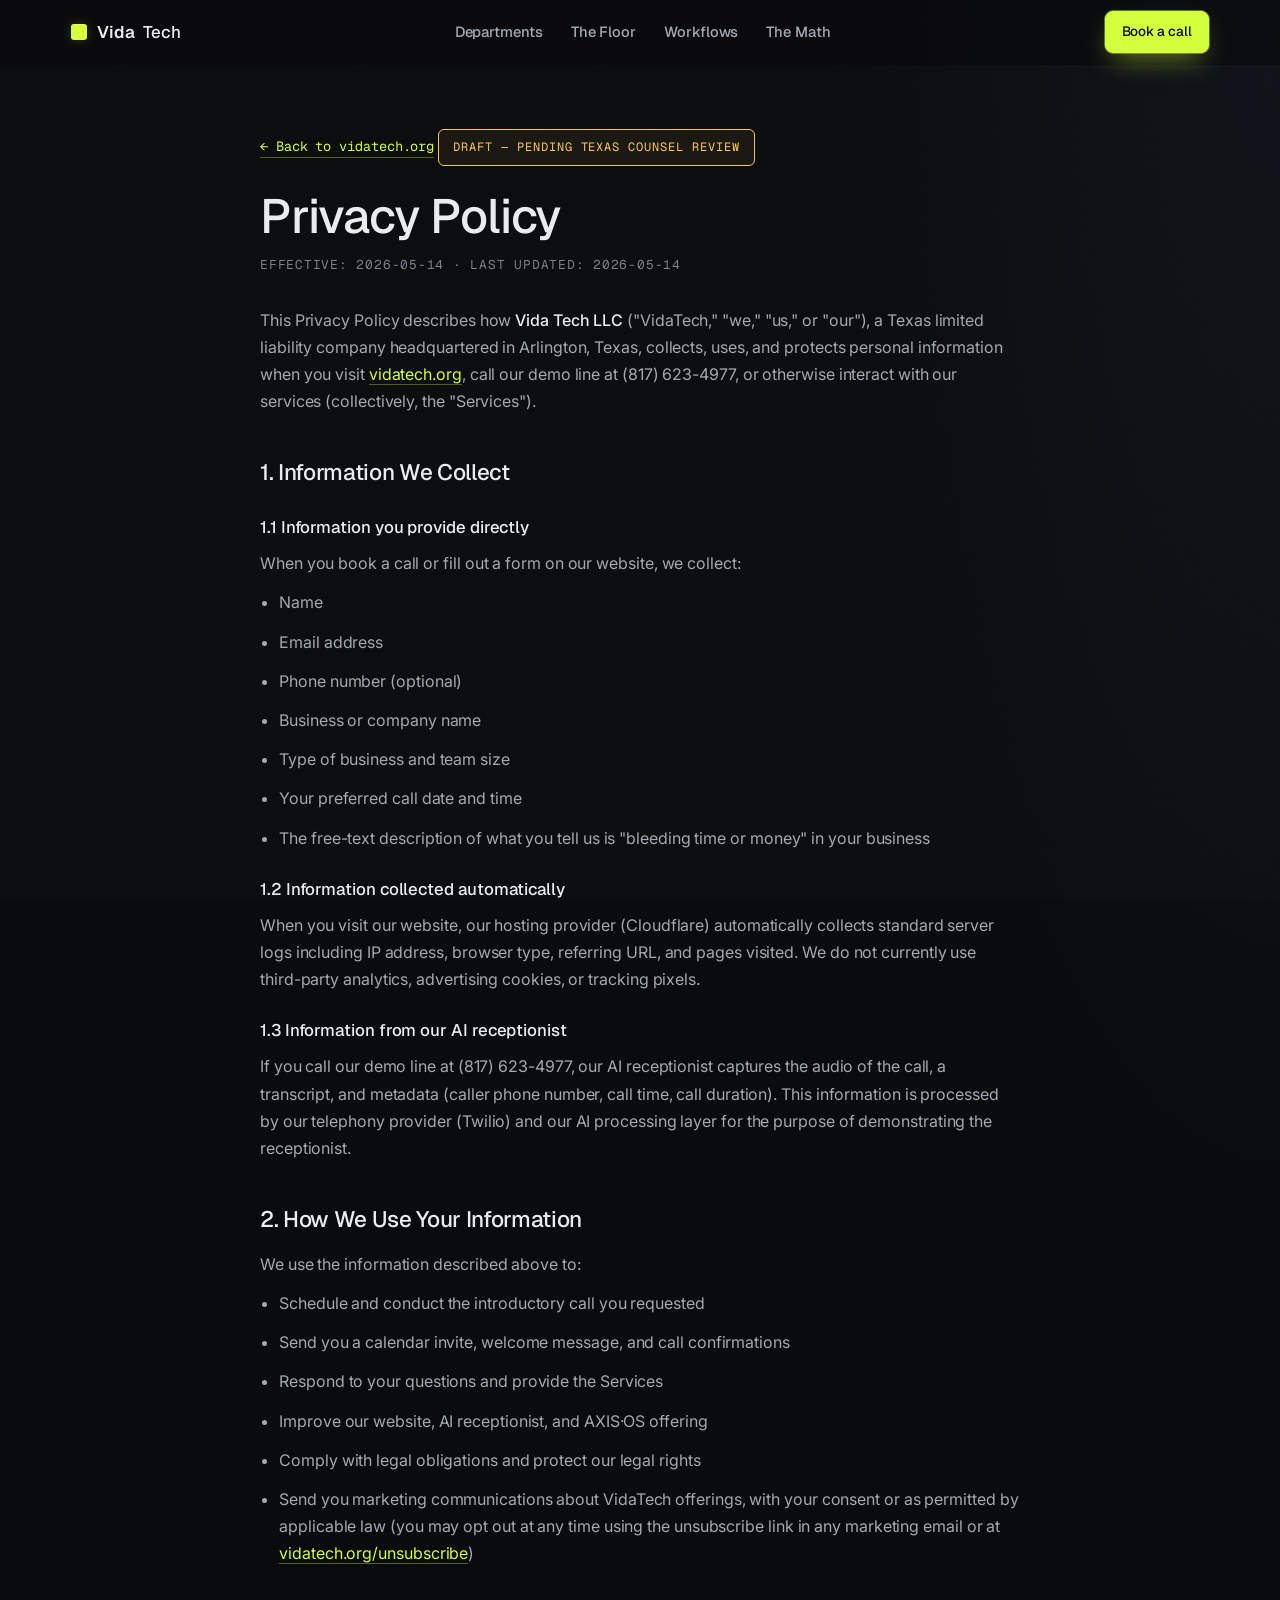
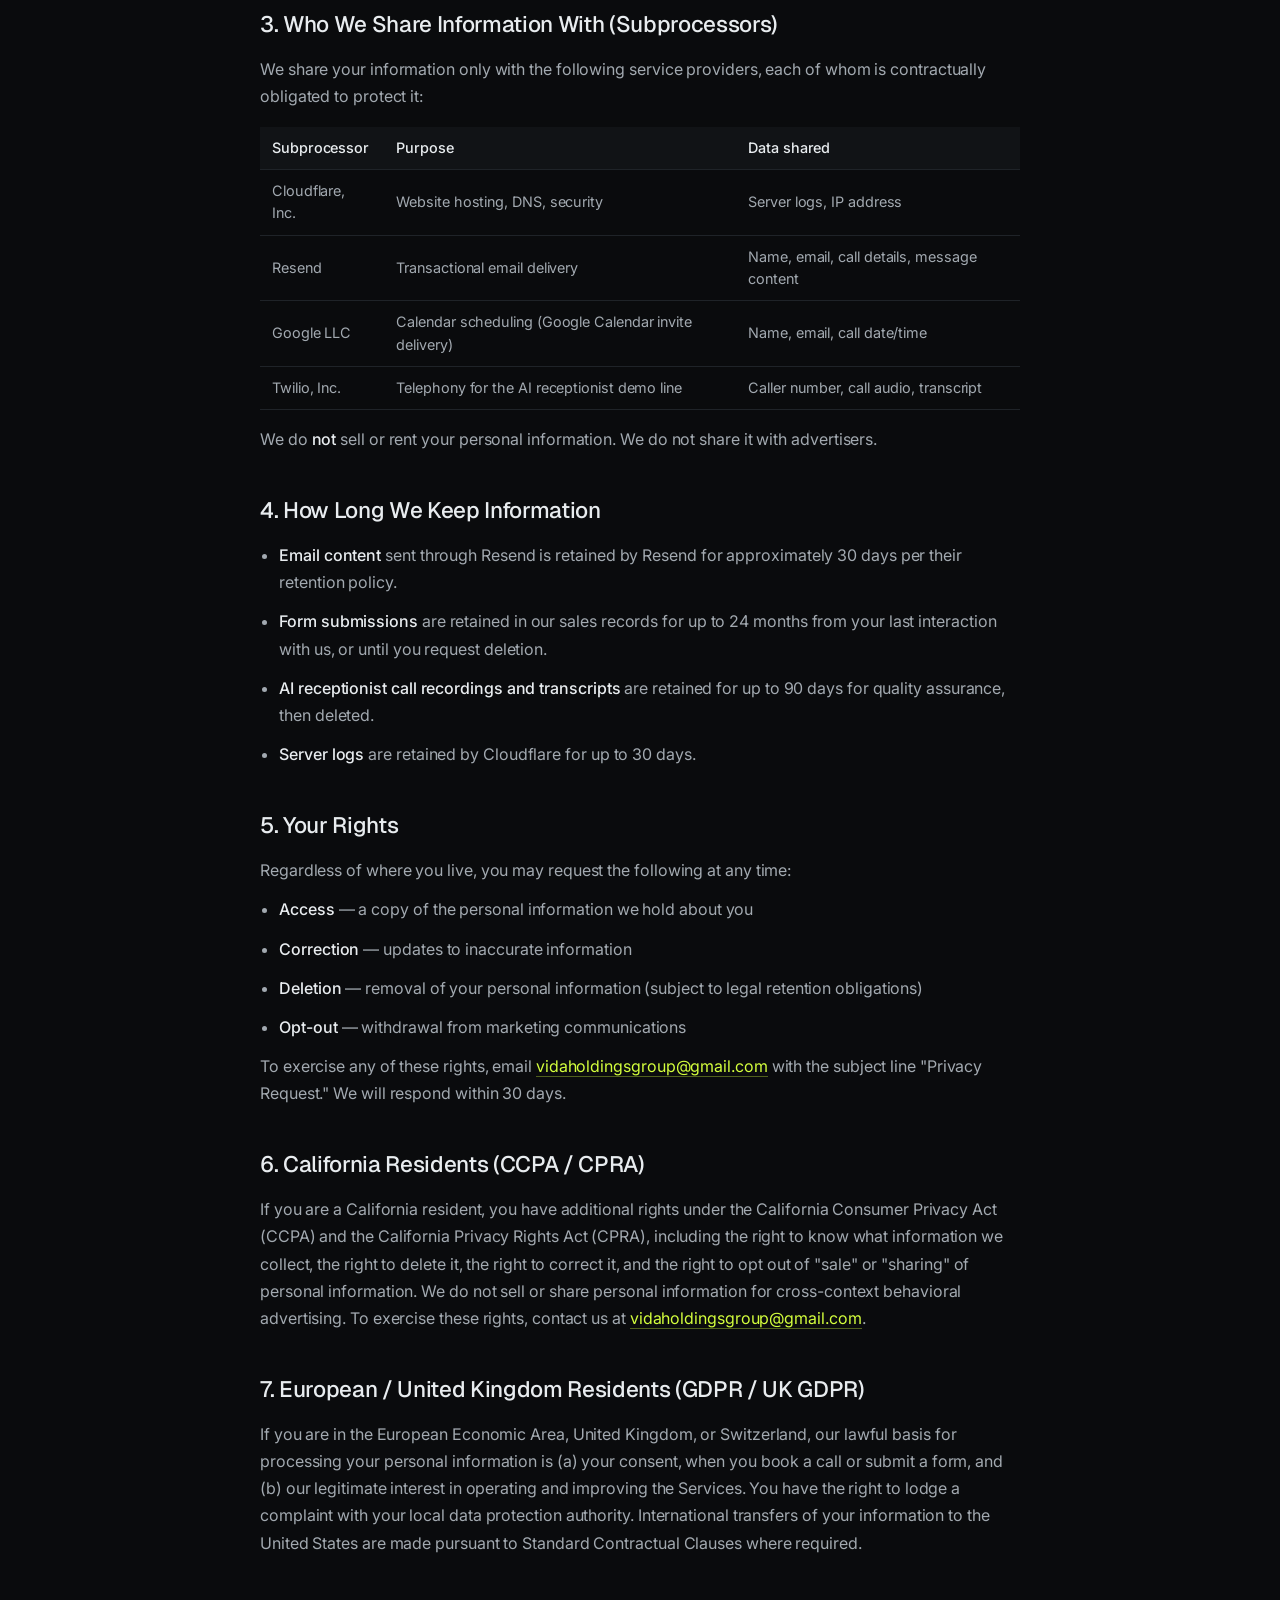
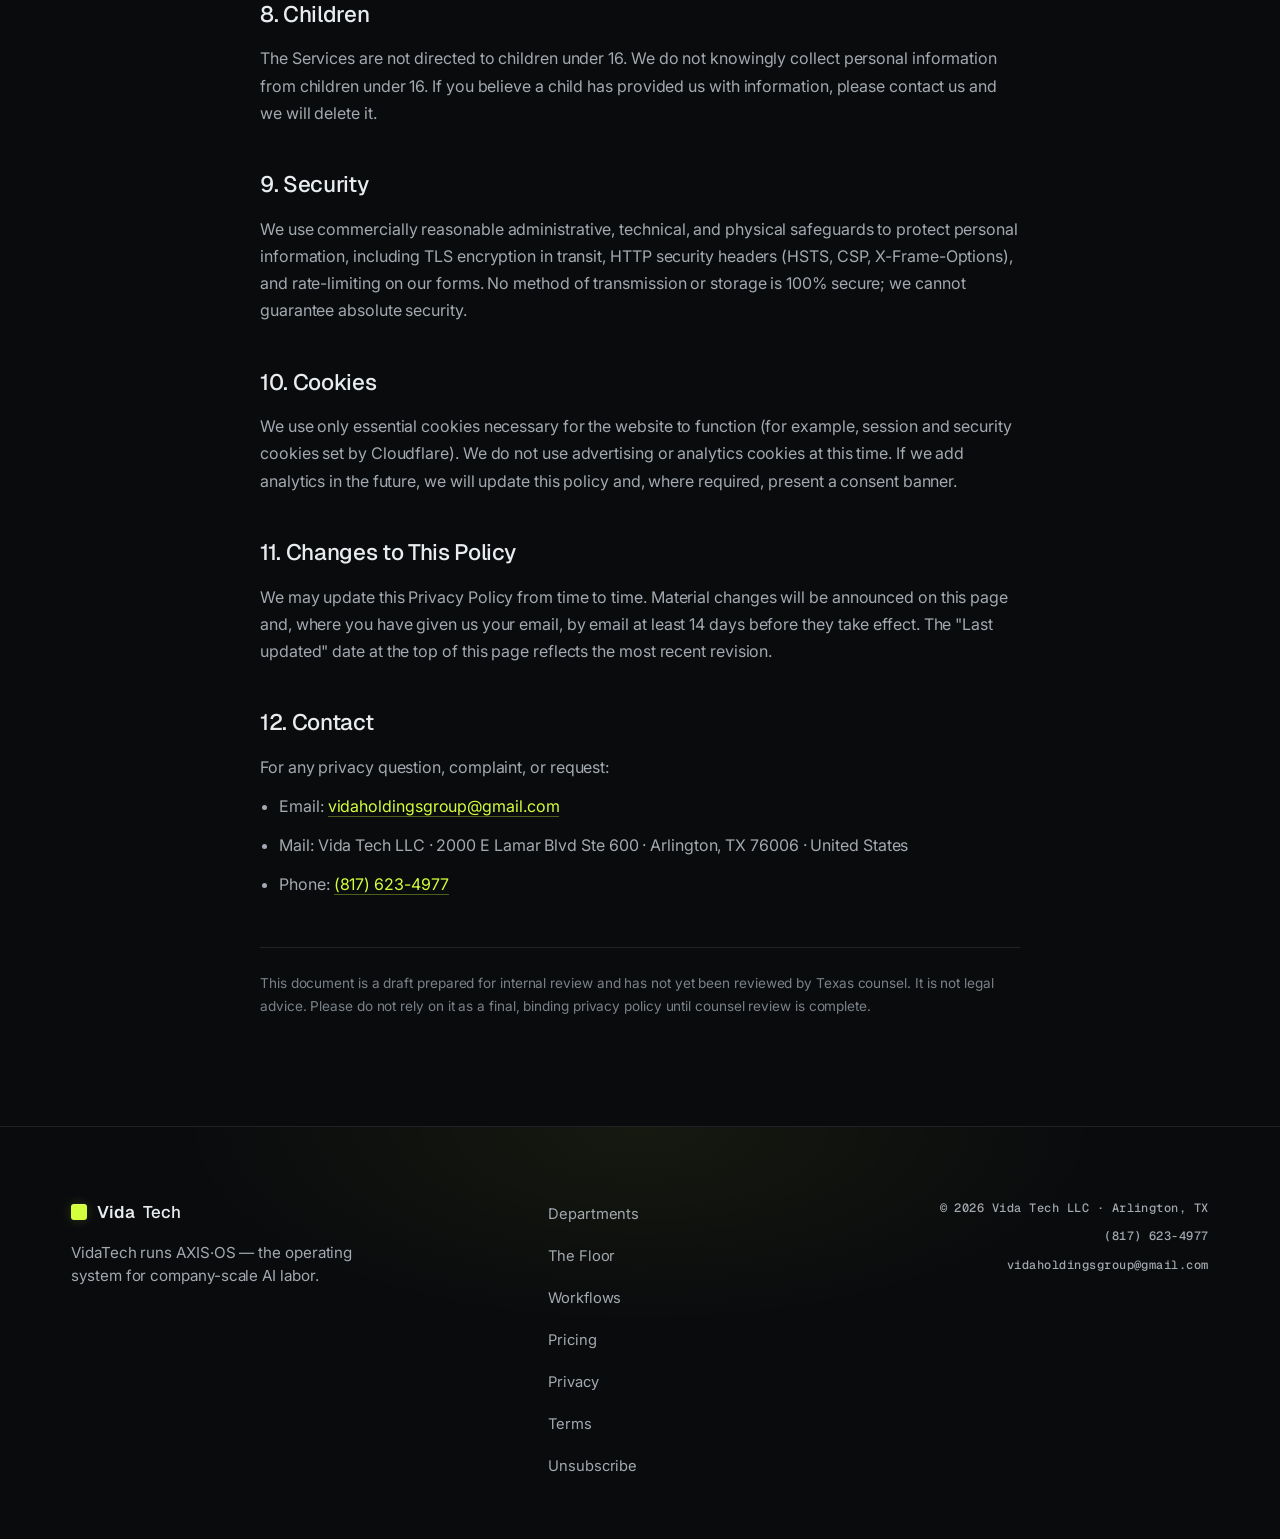
==== commit b6019863: "v3 polish — pop, minimize, perf, dev section, vidaholdingsgroup@ Email - Global: vidaholdings@gmail." ====
--- a/privacy.html
+++ b/privacy.html
@@ -13,7 +13,7 @@
 <link rel="preconnect" href="https://fonts.googleapis.com" />
 <link rel="preconnect" href="https://fonts.gstatic.com" crossorigin />
 <link href="https://fonts.googleapis.com/css2?family=Geist:wght@400;500;600;700&family=Geist+Mono:wght@400;500;600&family=Inter:wght@400;500;600;700&display=swap" rel="stylesheet" />
-<link rel="stylesheet" href="style.css?v=blueprint1" />
+<link rel="stylesheet" href="style.css?v=art1" />
 <link rel="icon" type="image/svg+xml" href="data:image/svg+xml,%3Csvg xmlns='http://www.w3.org/2000/svg' viewBox='0 0 32 32'%3E%3Crect width='32' height='32' rx='6' fill='%23C6FF3D'/%3E%3C/svg%3E" />
 
 <style>
@@ -131,10 +131,10 @@
         <li><strong>Deletion</strong> — removal of your personal information (subject to legal retention obligations)</li>
         <li><strong>Opt-out</strong> — withdrawal from marketing communications</li>
       </ul>
-      <p>To exercise any of these rights, email <a href="mailto:vidaholdings@gmail.com">vidaholdings@gmail.com</a> with the subject line "Privacy Request." We will respond within 30 days.</p>
+      <p>To exercise any of these rights, email <a href="mailto:vidaholdingsgroup@gmail.com">vidaholdingsgroup@gmail.com</a> with the subject line "Privacy Request." We will respond within 30 days.</p>
 
       <h2>6. California Residents (CCPA / CPRA)</h2>
-      <p>If you are a California resident, you have additional rights under the California Consumer Privacy Act (CCPA) and the California Privacy Rights Act (CPRA), including the right to know what information we collect, the right to delete it, the right to correct it, and the right to opt out of "sale" or "sharing" of personal information. We do not sell or share personal information for cross-context behavioral advertising. To exercise these rights, contact us at <a href="mailto:vidaholdings@gmail.com">vidaholdings@gmail.com</a>.</p>
+      <p>If you are a California resident, you have additional rights under the California Consumer Privacy Act (CCPA) and the California Privacy Rights Act (CPRA), including the right to know what information we collect, the right to delete it, the right to correct it, and the right to opt out of "sale" or "sharing" of personal information. We do not sell or share personal information for cross-context behavioral advertising. To exercise these rights, contact us at <a href="mailto:vidaholdingsgroup@gmail.com">vidaholdingsgroup@gmail.com</a>.</p>
 
       <h2>7. European / United Kingdom Residents (GDPR / UK GDPR)</h2>
       <p>If you are in the European Economic Area, United Kingdom, or Switzerland, our lawful basis for processing your personal information is (a) your consent, when you book a call or submit a form, and (b) our legitimate interest in operating and improving the Services. You have the right to lodge a complaint with your local data protection authority. International transfers of your information to the United States are made pursuant to Standard Contractual Clauses where required.</p>
@@ -154,7 +154,7 @@
       <h2>12. Contact</h2>
       <p>For any privacy question, complaint, or request:</p>
       <ul>
-        <li>Email: <a href="mailto:vidaholdings@gmail.com">vidaholdings@gmail.com</a></li>
+        <li>Email: <a href="mailto:vidaholdingsgroup@gmail.com">vidaholdingsgroup@gmail.com</a></li>
         <li>Mail: Vida Tech LLC · 2000 E Lamar Blvd Ste 600 · Arlington, TX 76006 · United States</li>
         <li>Phone: <a href="tel:+18176234977">(817) 623-4977</a></li>
       </ul>
@@ -188,7 +188,7 @@
     <div class="footer__meta">
       <div class="mono mono--mute">© 2026 Vida Tech LLC · Arlington, TX</div>
       <a href="tel:+18176234977" class="mono">(817) 623-4977</a>
-      <a href="mailto:vidaholdings@gmail.com" class="mono">vidaholdings@gmail.com</a>
+      <a href="mailto:vidaholdingsgroup@gmail.com" class="mono">vidaholdingsgroup@gmail.com</a>
     </div>
   </div>
 </footer>
--- a/style.css
+++ b/style.css
@@ -12,16 +12,16 @@
   /* Borders */
   --border:        #1F2328;
   --border-hot:    #2A2F36;
-  --border-accent: rgba(198,255,61,0.35);
+  --border-accent: rgba(212,255,61,0.35);
   /* Text */
   --text:          #E8ECEF;
   --text-mute:     #7A8189;
   --text-dim:      #4A4F57;
   /* Accent */
-  --accent:        #C6FF3D;
+  --accent:        #D4FF3D;
   --accent-hi:     #D8FF6B;
   --accent-deep:   #9DD61F;
-  --accent-glow:   rgba(198,255,61,0.18);
+  --accent-glow:   rgba(212,255,61,0.18);
   /* Signal */
   --signal:        #6BA6FF;
   --signal-glow:   rgba(107,166,255,0.32);
@@ -66,8 +66,8 @@
     0 1px 0 rgba(0,0,0,0.6),
     0 32px 64px -24px rgba(0,0,0,0.9);
   --shadow-accent:
-    inset 0 1px 0 rgba(198,255,61,0.12),
-    0 0 0 1px rgba(198,255,61,0.08),
+    inset 0 1px 0 rgba(212,255,61,0.12),
+    0 0 0 1px rgba(212,255,61,0.08),
     0 0 48px -8px var(--accent-glow);
 }
 
@@ -135,11 +135,11 @@
 }
 .btn--accent{
   background:var(--accent);color:var(--canvas);border-color:var(--accent);
-  box-shadow:0 0 0 1px rgba(198,255,61,0.2), 0 8px 20px -8px var(--accent-glow);
+  box-shadow:0 0 0 1px rgba(212,255,61,0.2), 0 8px 20px -8px var(--accent-glow);
 }
 .btn--accent:hover{
   background:var(--accent-hi);border-color:var(--accent-hi);
-  box-shadow:0 0 0 1px rgba(198,255,61,0.35), 0 12px 28px -8px var(--accent-glow);
+  box-shadow:0 0 0 1px rgba(212,255,61,0.35), 0 12px 28px -8px var(--accent-glow);
   transform:translateY(-1px);
 }
 .btn--accent:active{transform:translateY(0)}
@@ -258,7 +258,7 @@
   position:relative;padding:140px 0 80px;min-height:100svh;
   display:flex;align-items:center;
   background:
-    radial-gradient(circle at 92% 8%, rgba(198,255,61,0.06), transparent 35%),
+    radial-gradient(circle at 92% 8%, rgba(212,255,61,0.06), transparent 35%),
     radial-gradient(circle at 8% 92%, rgba(107,166,255,0.04), transparent 35%),
     var(--canvas);
   overflow:hidden;
@@ -567,7 +567,7 @@
   transition:background var(--t);
 }
 .palette__row:last-child{border-bottom:0}
-.palette__row--hot{background:rgba(198,255,61,0.04)}
+.palette__row--hot{background:rgba(212,255,61,0.04)}
 .palette__row--hot::before{
   content:"";display:block;width:3px;height:24px;background:var(--accent);
   position:absolute;left:0;
@@ -650,7 +650,7 @@
 }
 .initialize::before{
   content:"";position:absolute;inset:0;pointer-events:none;
-  background:radial-gradient(circle at 50% 0%, rgba(198,255,61,0.06), transparent 60%);
+  background:radial-gradient(circle at 50% 0%, rgba(212,255,61,0.06), transparent 60%);
 }
 .initialize__inner{text-align:center;max-width:780px;margin:0 auto;position:relative;z-index:2}
 .initialize__inner .display{margin:24px 0}
@@ -681,7 +681,7 @@
 .form textarea{resize:vertical;min-height:80px}
 .form__submit-row{display:flex;align-items:center;justify-content:space-between;gap:18px;margin-top:14px;flex-wrap:wrap}
 .form__assure{font-size:.66rem;letter-spacing:.08em}
-.form-success{padding:14px 18px;background:rgba(198,255,61,0.06);border:1px solid var(--border-accent);border-radius:8px;color:var(--accent);font-size:.9rem}
+.form-success{padding:14px 18px;background:rgba(212,255,61,0.06);border:1px solid var(--border-accent);border-radius:8px;color:var(--accent);font-size:.9rem}
 .form-error{padding:14px 18px;background:rgba(255,92,92,0.06);border:1px solid rgba(255,92,92,0.3);border-radius:8px;color:#FCA5A5;font-size:.9rem}
 .form-error a{color:var(--text);border-bottom:1px solid currentColor}
 
@@ -902,7 +902,7 @@
 }
 .tier:hover{transform:translateY(-3px);border-color:var(--border-hot);box-shadow:var(--shadow-card-hover)}
 .tier--featured{
-  background:linear-gradient(180deg, rgba(198,255,61,0.04), rgba(198,255,61,0.01)), var(--surface);
+  background:linear-gradient(180deg, rgba(212,255,61,0.04), rgba(212,255,61,0.01)), var(--surface);
   border-color:var(--border-accent);
   box-shadow:var(--shadow-accent);
 }
@@ -961,7 +961,7 @@
 .urgency .mono{
   flex-shrink:0;
   font-size:.66rem;letter-spacing:.14em;color:var(--accent);
-  background:rgba(198,255,61,.06);border:1px solid rgba(198,255,61,.2);
+  background:rgba(212,255,61,.06);border:1px solid rgba(212,255,61,.2);
   padding:4px 8px;border-radius:4px;
 }
 
@@ -1110,7 +1110,7 @@
   color:var(--ink);
 }
 .departments .dept--flagship{
-  background:linear-gradient(180deg, rgba(198,255,61,0.10), rgba(198,255,61,0.02)), var(--paper-2);
+  background:linear-gradient(180deg, rgba(212,255,61,0.10), rgba(212,255,61,0.02)), var(--paper-2);
   border-color:rgba(154,212,30,0.45);
 }
 
@@ -1135,7 +1135,7 @@
 }
 .demo-line:hover{
   transform:translateY(-1px);
-  box-shadow:0 0 0 1px rgba(198,255,61,0.4), 0 12px 32px -10px rgba(0,0,0,0.45);
+  box-shadow:0 0 0 1px rgba(212,255,61,0.4), 0 12px 32px -10px rgba(0,0,0,0.45);
 }
 .demo-line__label{color:#9BA2AA;font-size:.66rem;letter-spacing:.18em}
 .demo-line__num{
@@ -1147,8 +1147,8 @@
 
 /* Receptionist tile in hero gets a hot accent */
 .tile-mini--hot{
-  background:linear-gradient(180deg, rgba(198,255,61,0.10), rgba(198,255,61,0.02)) !important;
-  border-color:rgba(198,255,61,0.32) !important;
+  background:linear-gradient(180deg, rgba(212,255,61,0.10), rgba(212,255,61,0.02)) !important;
+  border-color:rgba(212,255,61,0.32) !important;
 }
 .tile-mini--hot .tile-mini__sym{color:var(--accent)}
 .tile-mini--hot .tile-mini__count{color:var(--accent)}
@@ -1172,7 +1172,7 @@
   background:var(--accent-deep-on-paper);color:#FFFFFF;border-color:var(--accent-deep-on-paper);
 }
 .workflows .flow__step--complete{
-  background:linear-gradient(180deg, rgba(198,255,61,0.10), rgba(198,255,61,0.02)), var(--paper-2);
+  background:linear-gradient(180deg, rgba(212,255,61,0.10), rgba(212,255,61,0.02)), var(--paper-2);
   border-color:rgba(154,212,30,0.45);
 }
 
@@ -1190,7 +1190,7 @@
   border-top:1.5px solid var(--ink);color:var(--ink);
 }
 .math .ledger__col--us{
-  background:linear-gradient(180deg, rgba(198,255,61,0.08), rgba(198,255,61,0.01)), var(--paper-2);
+  background:linear-gradient(180deg, rgba(212,255,61,0.08), rgba(212,255,61,0.01)), var(--paper-2);
   border-color:rgba(154,212,30,0.5);
 }
 .math .ledger__col--us .ledger__total{
@@ -1222,9 +1222,9 @@
   color:var(--ink-mute);border-top:1px dashed var(--paper-border);
 }
 .pricing .tier--featured{
-  background:linear-gradient(180deg, rgba(198,255,61,0.12), rgba(198,255,61,0.02) 60%), var(--paper-2);
+  background:linear-gradient(180deg, rgba(212,255,61,0.12), rgba(212,255,61,0.02) 60%), var(--paper-2);
   border-color:rgba(154,212,30,0.55);
-  box-shadow:0 0 0 1px rgba(198,255,61,0.25),
+  box-shadow:0 0 0 1px rgba(212,255,61,0.25),
              0 24px 56px -20px rgba(10,11,13,0.18);
 }
 .pricing .tier--featured .tier__features li::before{background:var(--accent-deep-on-paper)}
@@ -1284,7 +1284,7 @@
 /* ── Base canvas: dot grid + glow on dark sections ── */
 body{
   background:
-    radial-gradient(ellipse 60% 50% at 50% 0%, rgba(198,255,61,0.05), transparent 70%),
+    radial-gradient(ellipse 60% 50% at 50% 0%, rgba(212,255,61,0.05), transparent 70%),
     radial-gradient(circle at 1px 1px, rgba(255,255,255,0.04) 1px, transparent 0),
     var(--canvas);
   background-size: 100% 800px, 28px 28px, 100% 100%;
@@ -1297,7 +1297,7 @@
    Here we ONLY override the background paint so radial glows stack on canvas. */
 .hero{
   background:
-    radial-gradient(ellipse 70% 60% at 50% 30%, rgba(198,255,61,0.08), transparent 65%),
+    radial-gradient(ellipse 70% 60% at 50% 30%, rgba(212,255,61,0.08), transparent 65%),
     radial-gradient(ellipse 40% 80% at 100% 50%, rgba(107,166,255,0.05), transparent 60%),
     linear-gradient(180deg, var(--canvas-deep) 0%, var(--canvas) 60%, var(--canvas) 100%);
 }
@@ -1314,7 +1314,7 @@
 .hero::after{
   content:"";position:absolute;inset:0;pointer-events:none;
   background:
-    radial-gradient(circle 360px at 18% 28%, rgba(198,255,61,0.18), transparent 60%),
+    radial-gradient(circle 360px at 18% 28%, rgba(212,255,61,0.18), transparent 60%),
     radial-gradient(circle 420px at 82% 65%, rgba(107,166,255,0.12), transparent 65%);
   filter:blur(8px);opacity:0.6;
 }
@@ -1345,16 +1345,16 @@
 .skills::after{
   content:"";position:absolute;inset:0;pointer-events:none;
   background:
-    radial-gradient(ellipse 50% 40% at 50% 50%, rgba(198,255,61,0.04), transparent 65%);
+    radial-gradient(ellipse 50% 40% at 50% 50%, rgba(212,255,61,0.04), transparent 65%);
 }
 
 /* Initialize: dramatic final glow */
 .initialize::after{
   content:"";position:absolute;inset:0;pointer-events:none;
   background:
-    radial-gradient(ellipse 60% 70% at 50% 40%, rgba(198,255,61,0.10), transparent 65%),
+    radial-gradient(ellipse 60% 70% at 50% 40%, rgba(212,255,61,0.10), transparent 65%),
     radial-gradient(ellipse 30% 50% at 20% 100%, rgba(107,166,255,0.08), transparent 60%),
-    radial-gradient(ellipse 30% 50% at 80% 100%, rgba(198,255,61,0.06), transparent 60%);
+    radial-gradient(ellipse 30% 50% at 80% 100%, rgba(212,255,61,0.06), transparent 60%);
 }
 
 /* ── PAPER sections: blueprint grid + corner brackets + dimension marks ── */
@@ -1450,7 +1450,7 @@
 .form textarea:focus{
   box-shadow:
     0 0 0 1px var(--accent),
-    0 0 0 4px rgba(198,255,61,0.12),
+    0 0 0 4px rgba(212,255,61,0.12),
     inset 0 0 0 1px var(--canvas);
 }
 
@@ -1575,3 +1575,952 @@
   font-family:var(--font-mono);
   font-weight:500;
 }
+
+/* ═══════════════════════════════════════════════════
+   DRIBBBLE-TIER BACKGROUND OVERHAUL
+   Layered aurora orbs · conic gradients · grain · geometric accents
+═══════════════════════════════════════════════════ */
+
+:root{
+  --orb-lime:    #D4FF3D;
+  --orb-blue:    #4D7FFF;
+  --orb-violet:  #9D5DFF;
+  --orb-cyan:    #00E0D6;
+  --orb-magenta: #FF4D9C;
+}
+
+/* SVG noise grain — applied site-wide as an after-everything overlay */
+body::after{
+  content:"";position:fixed;inset:0;pointer-events:none;z-index:1;
+  background-image:url("data:image/svg+xml;utf8,<svg xmlns='http://www.w3.org/2000/svg' width='240' height='240' viewBox='0 0 240 240'><filter id='n'><feTurbulence type='fractalNoise' baseFrequency='0.9' numOctaves='2' stitchTiles='stitch'/><feColorMatrix values='0 0 0 0 1  0 0 0 0 1  0 0 0 0 1  0 0 0 0.55 0'/></filter><rect width='100%' height='100%' filter='url(%23n)'/></svg>");
+  opacity:0.06;mix-blend-mode:overlay;
+}
+
+/* Ensure body content sits above the grain */
+.nav,main,.footer{position:relative;z-index:2}
+
+/* ── BODY: aurora canvas under everything ── */
+body{
+  background:
+    /* warm magenta lower-left */
+    radial-gradient(ellipse 50% 40% at 5% 100%, rgba(255,77,156,0.06) 0%, transparent 60%),
+    /* violet upper-right */
+    radial-gradient(ellipse 55% 45% at 100% 0%, rgba(157,93,255,0.07) 0%, transparent 60%),
+    /* canvas */
+    var(--canvas) !important;
+}
+
+/* ── HERO: cinematic aurora ── */
+.hero{
+  background:
+    radial-gradient(ellipse 90% 70% at 50% 120%, rgba(212,255,61,0.10), transparent 65%),
+    linear-gradient(180deg, var(--canvas-deep) 0%, var(--canvas) 100%) !important;
+  isolation:isolate;
+  overflow:hidden;
+}
+
+/* Big animated orbs behind hero text — large, blurred, mix-blend */
+.hero::before{
+  content:"";position:absolute;inset:-10%;pointer-events:none;z-index:0;
+  background:
+    /* lime orb top-left */
+    radial-gradient(circle 480px at 10% 18%, rgba(212,255,61,0.32) 0%, rgba(212,255,61,0.10) 28%, transparent 60%),
+    /* blue orb mid-right */
+    radial-gradient(circle 560px at 95% 50%, rgba(77,127,255,0.28) 0%, rgba(77,127,255,0.08) 30%, transparent 65%),
+    /* violet orb bottom */
+    radial-gradient(circle 420px at 35% 92%, rgba(157,93,255,0.24) 0%, rgba(157,93,255,0.06) 32%, transparent 60%),
+    /* cyan accent */
+    radial-gradient(circle 300px at 78% 12%, rgba(0,224,214,0.18) 0%, transparent 55%);
+  filter:blur(8px);
+  mask-image:none;-webkit-mask-image:none;
+  animation:auroraDrift 28s ease-in-out infinite alternate;
+  will-change:transform;
+}
+
+/* Conic prismatic accent overlay */
+.hero::after{
+  content:"";position:absolute;inset:0;pointer-events:none;z-index:0;
+  background:
+    /* grid lines now MORE visible — 0.05 opacity, smaller squares */
+    linear-gradient(rgba(255,255,255,0.05) 1px, transparent 1px) 0 0/56px 56px,
+    linear-gradient(90deg, rgba(255,255,255,0.05) 1px, transparent 1px) 0 0/56px 56px,
+    /* major grid */
+    linear-gradient(rgba(212,255,61,0.06) 1px, transparent 1px) 0 0/280px 280px,
+    linear-gradient(90deg, rgba(212,255,61,0.06) 1px, transparent 1px) 0 0/280px 280px;
+  mask-image:radial-gradient(ellipse 90% 80% at 50% 50%, #000 0%, #000 50%, transparent 100%);
+  -webkit-mask-image:radial-gradient(ellipse 90% 80% at 50% 50%, #000 0%, #000 50%, transparent 100%);
+  filter:none;opacity:1;
+}
+
+/* Hero content sits above orbs */
+.hero .container{position:relative;z-index:3}
+
+@keyframes auroraDrift{
+  0%   {transform:translate(0,0) scale(1)}
+  50%  {transform:translate(2%,-1%) scale(1.04)}
+  100% {transform:translate(-1%,1%) scale(1.02)}
+}
+
+/* Floating geometric accents in hero — translucent shards */
+.hero .hero__left::after{
+  content:"";position:absolute;
+  right:-80px;top:-40px;width:120px;height:120px;
+  background:linear-gradient(135deg, rgba(212,255,61,0.15), rgba(212,255,61,0));
+  border:1px solid rgba(212,255,61,0.2);
+  transform:rotate(15deg);border-radius:14px;
+  pointer-events:none;z-index:-1;
+  backdrop-filter:blur(2px);
+}
+.hero__right{position:relative}
+.hero__right::before{
+  content:"";position:absolute;
+  left:-60px;bottom:-30px;width:100px;height:100px;
+  background:linear-gradient(135deg, rgba(77,127,255,0.18), rgba(77,127,255,0));
+  border:1px solid rgba(77,127,255,0.25);
+  transform:rotate(-12deg);border-radius:50%;
+  pointer-events:none;z-index:-1;
+}
+
+/* ── DARK section beautification: aurora continuation across the page ── */
+.broken,.floor,.skills,.initialize{
+  position:relative;isolation:isolate;
+  background:var(--canvas) !important;
+}
+
+/* Big colored glow that follows the user down the page */
+.broken{
+  background:
+    radial-gradient(ellipse 70% 50% at 90% 0%, rgba(255,77,156,0.06), transparent 60%),
+    radial-gradient(ellipse 50% 60% at 10% 100%, rgba(255,200,87,0.05), transparent 60%),
+    var(--canvas) !important;
+}
+.floor{
+  background:
+    radial-gradient(ellipse 70% 50% at 50% 0%, rgba(212,255,61,0.07), transparent 65%),
+    radial-gradient(ellipse 60% 80% at 100% 50%, rgba(0,224,214,0.05), transparent 65%),
+    var(--canvas-deep) !important;
+}
+.skills{
+  background:
+    radial-gradient(ellipse 80% 60% at 0% 50%, rgba(77,127,255,0.07), transparent 65%),
+    radial-gradient(ellipse 50% 60% at 100% 100%, rgba(157,93,255,0.06), transparent 60%),
+    var(--canvas-deep) !important;
+}
+.initialize{
+  background:
+    radial-gradient(ellipse 80% 60% at 50% 100%, rgba(212,255,61,0.10), transparent 65%),
+    radial-gradient(ellipse 60% 40% at 20% 0%, rgba(77,127,255,0.07), transparent 60%),
+    radial-gradient(ellipse 60% 40% at 80% 0%, rgba(255,77,156,0.05), transparent 60%),
+    var(--canvas-deep) !important;
+}
+
+/* Big subtle dot grid that's MORE visible on dark sections */
+.broken::before,
+.floor::before,
+.skills::before,
+.initialize::before{
+  background-image:
+    radial-gradient(circle, rgba(255,255,255,0.06) 1px, transparent 1.5px) !important;
+  background-size:24px 24px !important;
+  mask-image:linear-gradient(180deg, transparent 0, #000 12%, #000 88%, transparent 100%) !important;
+  -webkit-mask-image:linear-gradient(180deg, transparent 0, #000 12%, #000 88%, transparent 100%) !important;
+  opacity:0.7;
+}
+
+/* Cross-hair markers at the corners of dark sections — design candy */
+.broken,.floor,.skills,.initialize{
+  background-attachment:scroll;
+}
+.floor > .container::before,
+.floor > .container::after,
+.skills > .container::before,
+.skills > .container::after{
+  content:"+";position:absolute;
+  font-family:var(--font-mono);font-size:18px;font-weight:300;
+  color:var(--accent);opacity:0.4;
+  pointer-events:none;
+}
+.floor > .container::before{top:24px;left:24px}
+.floor > .container::after{top:24px;right:24px}
+.skills > .container::before{bottom:24px;left:24px}
+.skills > .container::after{bottom:24px;right:24px}
+
+/* ── PAPER sections: dramatically more visible blueprint ── */
+.gap::before,
+.departments::before,
+.workflows::before,
+.math::before,
+.pricing::before{
+  background-image:
+    /* fine 20px grid */
+    linear-gradient(rgba(26,58,107,0.14) 1px, transparent 1px),
+    linear-gradient(90deg, rgba(26,58,107,0.14) 1px, transparent 1px),
+    /* major 100px grid */
+    linear-gradient(rgba(26,58,107,0.28) 1px, transparent 1px),
+    linear-gradient(90deg, rgba(26,58,107,0.28) 1px, transparent 1px) !important;
+  background-size: 20px 20px, 20px 20px, 100px 100px, 100px 100px !important;
+  opacity:1;
+}
+
+/* Paper sections get colored corner badges with measurement marks */
+.gap > .container::before,
+.departments > .container::before,
+.workflows > .container::before,
+.math > .container::before,
+.pricing > .container::before{
+  content:"";
+  position:absolute;top:30px;left:30px;
+  width:48px;height:48px;
+  background:
+    linear-gradient(180deg, var(--blueprint-deep) 0, var(--blueprint-deep) 1px, transparent 1px) 0 0/1px 12px no-repeat,
+    linear-gradient(90deg, var(--blueprint-deep) 0, var(--blueprint-deep) 1px, transparent 1px) 0 0/12px 1px no-repeat;
+  pointer-events:none;
+}
+.gap > .container::after,
+.departments > .container::after,
+.workflows > .container::after,
+.math > .container::after,
+.pricing > .container::after{
+  content:"";
+  position:absolute;bottom:30px;right:30px;
+  width:48px;height:48px;
+  background:
+    linear-gradient(180deg, var(--blueprint-deep) 0, var(--blueprint-deep) 1px, transparent 1px) 100% 100%/1px 12px no-repeat,
+    linear-gradient(270deg, var(--blueprint-deep) 0, var(--blueprint-deep) 1px, transparent 1px) 100% 100%/12px 1px no-repeat;
+  pointer-events:none;
+}
+
+/* Boost the receptionist card with stronger lime glow halo */
+.dept--receptionist{
+  box-shadow:
+    0 0 0 1px rgba(154,212,30,0.45),
+    0 0 60px -10px rgba(212,255,61,0.35),
+    0 28px 64px -20px rgba(10,11,13,0.20) !important;
+}
+
+/* ── FOOTER: dark with subtle continuation glow ── */
+.footer{
+  background:
+    radial-gradient(ellipse 60% 80% at 50% 0%, rgba(212,255,61,0.06), transparent 60%),
+    var(--canvas) !important;
+}
+
+/* ── REDUCED MOTION: kill animation but keep static beauty ── */
+@media (prefers-reduced-motion:reduce){
+  .hero::before{animation:none;filter:blur(20px)}
+}
+
+/* ── Mobile: scale orb sizes down so they don't overwhelm ── */
+@media (max-width:768px){
+  .hero::before{
+    inset:-5%;
+    background:
+      radial-gradient(circle 280px at 15% 12%, rgba(212,255,61,0.28), transparent 60%),
+      radial-gradient(circle 320px at 85% 45%, rgba(77,127,255,0.22), transparent 65%),
+      radial-gradient(circle 240px at 40% 90%, rgba(157,93,255,0.18), transparent 60%);
+    filter:blur(12px);
+  }
+  .hero .hero__left::after,
+  .hero__right::before{display:none}
+  body::after{opacity:0.04}
+}
+
+/* ── Make sure these layers stack below the content ── */
+.broken > .container,
+.floor > .container,
+.skills > .container,
+.initialize > .container,
+.gap > .container,
+.departments > .container,
+.workflows > .container,
+.math > .container,
+.pricing > .container{
+  position:relative;z-index:3;
+}
+.broken::before,
+.floor::before,
+.skills::before,
+.initialize::before,
+.gap::before,
+.departments::before,
+.workflows::before,
+.math::before,
+.pricing::before{z-index:0}
+.gap::after,
+.departments::after,
+.workflows::after,
+.math::after,
+.pricing::after{z-index:1}
+
+/* ═══════════════════════════════════════════════════
+   AURORA v2 — MORE GRAPHICS
+   Giant wordmark · constellation · pulsing rings ·
+   scan lines · floating stat cards · wireframe shapes
+═══════════════════════════════════════════════════ */
+
+/* ── GIANT TRANSLUCENT WORDMARK behind hero ── */
+.hero{position:relative}
+.hero .hero__inner::before{
+  content:"AXIS·OS";
+  position:absolute;
+  top:50%;left:50%;
+  transform:translate(-50%,-50%);
+  font-family:var(--font-display);
+  font-weight:700;
+  font-size:clamp(220px, 24vw, 520px);
+  line-height:0.8;letter-spacing:-0.05em;
+  color:rgba(212,255,61,0.025);
+  -webkit-text-stroke:1px rgba(212,255,61,0.06);
+  text-stroke:1px rgba(212,255,61,0.06);
+  z-index:0;pointer-events:none;
+  white-space:nowrap;
+  user-select:none;
+}
+
+/* ── CONSTELLATION NETWORK ── nodes + connecting lines (SVG data URI) */
+.hero::after{
+  /* Override the prior ::after with constellation + grid combo */
+  background:
+    /* constellation SVG — 14 nodes connected by lines */
+    url("data:image/svg+xml;utf8,<svg xmlns='http://www.w3.org/2000/svg' viewBox='0 0 1600 900'><g stroke='rgba(212,255,61,0.18)' stroke-width='0.6' fill='none'><line x1='120' y1='180' x2='340' y2='100'/><line x1='340' y1='100' x2='560' y2='220'/><line x1='560' y1='220' x2='460' y2='420'/><line x1='460' y1='420' x2='240' y2='380'/><line x1='240' y1='380' x2='120' y2='180'/><line x1='1080' y1='140' x2='1280' y2='240'/><line x1='1280' y1='240' x2='1480' y2='160'/><line x1='1280' y1='240' x2='1180' y2='480'/><line x1='1180' y1='480' x2='1420' y2='580'/><line x1='1420' y1='580' x2='1480' y2='160'/><line x1='340' y1='720' x2='540' y2='660'/><line x1='540' y1='660' x2='760' y2='760'/><line x1='760' y1='760' x2='340' y2='720'/></g><g fill='rgba(212,255,61,0.55)'><circle cx='120' cy='180' r='2.5'/><circle cx='340' cy='100' r='3'/><circle cx='560' cy='220' r='2'/><circle cx='460' cy='420' r='3'/><circle cx='240' cy='380' r='2'/><circle cx='1080' cy='140' r='2.5'/><circle cx='1280' cy='240' r='3'/><circle cx='1480' cy='160' r='2'/><circle cx='1180' cy='480' r='2.5'/><circle cx='1420' cy='580' r='3'/><circle cx='340' cy='720' r='2'/><circle cx='540' cy='660' r='3'/><circle cx='760' cy='760' r='2.5'/></g><g fill='rgba(77,127,255,0.4)'><circle cx='340' cy='100' r='8'><animate attributeName='r' values='6;14;6' dur='3s' repeatCount='indefinite'/><animate attributeName='opacity' values='0.5;0;0.5' dur='3s' repeatCount='indefinite'/></circle><circle cx='1280' cy='240' r='8'><animate attributeName='r' values='6;14;6' dur='3.5s' repeatCount='indefinite' begin='1.2s'/><animate attributeName='opacity' values='0.4;0;0.4' dur='3.5s' repeatCount='indefinite' begin='1.2s'/></circle><circle cx='540' cy='660' r='8'><animate attributeName='r' values='6;14;6' dur='4s' repeatCount='indefinite' begin='0.6s'/><animate attributeName='opacity' values='0.5;0;0.5' dur='4s' repeatCount='indefinite' begin='0.6s'/></circle></g></svg>") center/cover no-repeat,
+    /* visible grid mesh */
+    linear-gradient(rgba(255,255,255,0.05) 1px, transparent 1px) 0 0/56px 56px,
+    linear-gradient(90deg, rgba(255,255,255,0.05) 1px, transparent 1px) 0 0/56px 56px,
+    linear-gradient(rgba(212,255,61,0.06) 1px, transparent 1px) 0 0/280px 280px,
+    linear-gradient(90deg, rgba(212,255,61,0.06) 1px, transparent 1px) 0 0/280px 280px;
+  mask-image:radial-gradient(ellipse 95% 85% at 50% 50%, #000 0%, #000 45%, transparent 100%);
+  -webkit-mask-image:radial-gradient(ellipse 95% 85% at 50% 50%, #000 0%, #000 45%, transparent 100%);
+}
+
+/* ── PULSING RINGS — concentric rings emanating from corner ── */
+.hero__left{position:relative}
+.hero__left::before{
+  content:"";
+  position:absolute;
+  bottom:-120px;right:-180px;
+  width:480px;height:480px;
+  border:1px solid rgba(212,255,61,0.18);
+  border-radius:50%;
+  pointer-events:none;z-index:-1;
+  box-shadow:
+    inset 0 0 0 80px rgba(212,255,61,0),
+    0 0 0 0 rgba(212,255,61,0.15),
+    0 0 0 60px rgba(212,255,61,0.10),
+    0 0 0 120px rgba(212,255,61,0.06),
+    0 0 0 180px rgba(212,255,61,0.03);
+  animation:ringPulse 6s ease-in-out infinite;
+}
+@keyframes ringPulse{
+  0%,100%{transform:scale(1);opacity:0.7}
+  50%{transform:scale(1.08);opacity:1}
+}
+
+/* ── SCAN LINE — animated horizontal beam ── */
+.hero{overflow:hidden}
+.hero .container::before{
+  content:"";
+  position:absolute;
+  top:0;left:0;right:0;height:2px;
+  background:linear-gradient(90deg, transparent, rgba(212,255,61,0.85), transparent);
+  box-shadow:0 0 24px rgba(212,255,61,0.6), 0 0 48px rgba(212,255,61,0.3);
+  pointer-events:none;z-index:2;
+  animation:scanLine 9s linear infinite;
+}
+@keyframes scanLine{
+  0%   {transform:translateY(0);opacity:0}
+  5%   {opacity:1}
+  95%  {opacity:1}
+  100% {transform:translateY(100vh);opacity:0}
+}
+
+/* ── FLOATING STAT CARDS — glassmorphic data overlays ── */
+.hero .container::after{
+  content:"99.98% UPTIME · 1,247 TASKS TODAY · 16 FLOORS ONLINE";
+  position:absolute;
+  bottom:32px;left:50%;transform:translateX(-50%);
+  font-family:var(--font-mono);font-size:.7rem;letter-spacing:0.18em;
+  color:rgba(212,255,61,0.55);
+  padding:10px 20px;
+  background:rgba(255,255,255,0.025);
+  border:1px solid rgba(212,255,61,0.22);
+  border-radius:999px;
+  backdrop-filter:blur(12px);-webkit-backdrop-filter:blur(12px);
+  white-space:nowrap;pointer-events:none;z-index:3;
+  box-shadow:0 8px 32px rgba(0,0,0,0.4), inset 0 1px 0 rgba(255,255,255,0.06);
+}
+
+/* Boost orb saturation + size */
+.hero::before{
+  background:
+    radial-gradient(circle 600px at 8% 15%, rgba(212,255,61,0.42) 0%, rgba(212,255,61,0.12) 30%, transparent 65%),
+    radial-gradient(circle 680px at 96% 48%, rgba(77,127,255,0.38) 0%, rgba(77,127,255,0.10) 32%, transparent 70%),
+    radial-gradient(circle 520px at 32% 95%, rgba(157,93,255,0.34) 0%, rgba(157,93,255,0.08) 34%, transparent 65%),
+    radial-gradient(circle 380px at 80% 8%, rgba(0,224,214,0.28) 0%, transparent 60%),
+    radial-gradient(circle 340px at 50% 60%, rgba(255,77,156,0.18) 0%, transparent 65%) !important;
+  filter:blur(6px) !important;
+}
+
+/* Boost geometric floating shards — bigger + more dramatic */
+.hero .hero__left::after{
+  width:180px;height:180px;
+  right:-120px;top:-60px;
+  background:
+    linear-gradient(135deg, rgba(212,255,61,0.22), rgba(212,255,61,0)) !important;
+  border:1.5px solid rgba(212,255,61,0.35) !important;
+  transform:rotate(18deg);
+  border-radius:18px;
+  box-shadow:
+    0 24px 64px -16px rgba(212,255,61,0.25),
+    inset 0 1px 0 rgba(255,255,255,0.1);
+  animation:floatShard 14s ease-in-out infinite;
+}
+.hero__right::before{
+  width:160px;height:160px;
+  left:-90px;bottom:-50px;
+  background:linear-gradient(135deg, rgba(77,127,255,0.28), rgba(77,127,255,0)) !important;
+  border:1.5px solid rgba(77,127,255,0.4) !important;
+  box-shadow:
+    0 24px 64px -16px rgba(77,127,255,0.3),
+    inset 0 1px 0 rgba(255,255,255,0.1);
+  animation:floatShard 16s ease-in-out infinite 1.2s;
+}
+@keyframes floatShard{
+  0%,100%{transform:translateY(0) rotate(18deg)}
+  50%{transform:translateY(-24px) rotate(22deg)}
+}
+
+/* ── DARK SECTIONS get small constellation accents ── */
+.floor::after,
+.skills::after,
+.initialize::after{
+  content:"";position:absolute;inset:0;pointer-events:none;z-index:1;
+  background-image:url("data:image/svg+xml;utf8,<svg xmlns='http://www.w3.org/2000/svg' viewBox='0 0 800 800'><g fill='rgba(212,255,61,0.4)'><circle cx='80' cy='120' r='1.5'/><circle cx='220' cy='80' r='2'/><circle cx='340' cy='180' r='1.5'/><circle cx='480' cy='60' r='1'/><circle cx='620' cy='160' r='2'/><circle cx='720' cy='100' r='1.5'/><circle cx='60' cy='340' r='2'/><circle cx='200' cy='420' r='1.5'/><circle cx='400' cy='380' r='1'/><circle cx='560' cy='460' r='2'/><circle cx='700' cy='340' r='1.5'/><circle cx='120' cy='640' r='2'/><circle cx='280' cy='720' r='1.5'/><circle cx='460' cy='680' r='1'/><circle cx='620' cy='760' r='2'/><circle cx='760' cy='620' r='1.5'/></g></svg>");
+  background-size:480px 480px;
+  opacity:0.7;
+  mask-image:linear-gradient(180deg, transparent 0, #000 12%, #000 88%, transparent 100%);
+  -webkit-mask-image:linear-gradient(180deg, transparent 0, #000 12%, #000 88%, transparent 100%);
+}
+
+/* ── PAPER sections: add subtle measurement-tick decoration ── */
+.gap > .container > .section-head::after,
+.departments > .container > .section-head::after,
+.workflows > .container > .section-head::after,
+.math > .container > .section-head::after,
+.pricing > .container > .section-head::after{
+  content:"";
+  display:block;margin-top:18px;
+  width:80px;height:1px;
+  background:linear-gradient(90deg, var(--blueprint-deep), transparent);
+  opacity:0.6;
+}
+
+/* ── Section transition dividers — angled lines ── */
+.broken + .gap::before,
+.workflows + .skills,
+.math + .pricing::before{
+  /* covered already by base ::before patterns */
+}
+
+/* ── Dramatic accent on Operations Floor — glowing border + halo ── */
+.floor .ops{
+  position:relative;
+}
+.floor .ops::before{
+  content:"";position:absolute;inset:-2px;
+  background:linear-gradient(135deg, rgba(212,255,61,0.5), transparent 40%, transparent 60%, rgba(77,127,255,0.4));
+  border-radius:var(--r-md);z-index:-1;
+  filter:blur(1px);
+  opacity:0.6;
+  animation:opsHalo 8s ease-in-out infinite;
+}
+@keyframes opsHalo{
+  0%,100%{opacity:0.5}
+  50%{opacity:0.9}
+}
+
+/* ── Reduced motion: kill all decorative animations ── */
+@media (prefers-reduced-motion:reduce){
+  .hero__left::before,
+  .hero .container::before,
+  .hero .hero__left::after,
+  .hero__right::before,
+  .floor .ops::before{
+    animation:none;
+  }
+  .hero .container::before{display:none}
+}
+
+/* ── Mobile: simpler graphics, keep performance ── */
+@media (max-width:768px){
+  .hero .hero__inner::before{
+    font-size:140px;
+    color:rgba(212,255,61,0.018);
+  }
+  .hero__left::before{
+    width:280px;height:280px;
+    bottom:-80px;right:-100px;
+    box-shadow:
+      0 0 0 0 rgba(212,255,61,0.12),
+      0 0 0 40px rgba(212,255,61,0.08),
+      0 0 0 80px rgba(212,255,61,0.04);
+  }
+  .hero .container::before{display:none}
+  .hero .container::after{
+    bottom:16px;font-size:.6rem;letter-spacing:0.12em;
+    padding:8px 14px;
+  }
+  .hero .hero__left::after,
+  .hero__right::before{width:80px;height:80px}
+}
+
+/* ═══════════════════════════════════════════════════
+   SECTION ART — robot/AI illustrations per level
+═══════════════════════════════════════════════════ */
+
+/* Hero — image floats behind/under the tile grid, full bleed-feel */
+.hero__art{
+  position:absolute;
+  top:-40px;right:-100px;
+  width:130%;max-width:none;
+  height:auto;
+  opacity:0.92;
+  border-radius:18px;
+  pointer-events:none;
+  filter:saturate(1.05) contrast(1.05);
+  z-index:0;
+  mask-image:radial-gradient(ellipse 80% 80% at 60% 50%, #000 50%, transparent 100%);
+  -webkit-mask-image:radial-gradient(ellipse 80% 80% at 60% 50%, #000 50%, transparent 100%);
+}
+.hero__right > *:not(.hero__art){position:relative;z-index:2}
+.hero__right .grid-tiles{
+  position:relative;z-index:2;
+  background:rgba(10,11,13,0.4);
+  backdrop-filter:blur(6px);-webkit-backdrop-filter:blur(6px);
+  padding:14px;border-radius:14px;
+  border:1px solid rgba(255,255,255,0.04);
+}
+
+/* Section-head with art — two-column layout on desktop */
+.section-head--with-art{
+  display:grid;
+  grid-template-columns:1fr 480px;
+  gap:48px;
+  align-items:center;
+  max-width:none;
+  margin-bottom:64px;
+}
+.section-head--with-art .section-head__text{max-width:560px}
+
+.section-art{
+  width:100%;max-width:none;
+  height:auto;
+  border-radius:16px;
+  display:block;
+  filter:saturate(1.05) contrast(1.02);
+  box-shadow:
+    0 1px 0 rgba(255,255,255,0.04),
+    0 24px 56px -20px rgba(0,0,0,0.6),
+    0 0 0 1px rgba(255,255,255,0.04);
+  /* Subtle glow underneath */
+  position:relative;
+}
+.section-art--right{
+  justify-self:end;
+}
+
+/* Add a thin lime accent border-bottom for the dark sections' images */
+.broken .section-art,
+.floor .section-art,
+.skills .section-art,
+.initialize .section-art{
+  border:1px solid rgba(212,255,61,0.18);
+  box-shadow:
+    0 0 0 1px rgba(212,255,61,0.10),
+    0 24px 64px -20px rgba(0,0,0,0.8),
+    0 0 80px -30px rgba(212,255,61,0.3);
+}
+
+/* Paper section images get a different treatment (e.g., workflows is on paper) */
+.workflows .section-art{
+  border:1px solid var(--paper-border);
+  box-shadow:
+    0 1px 2px rgba(10,11,13,0.06),
+    0 24px 56px -20px rgba(10,11,13,0.25);
+}
+
+/* Initialize centerpiece — large, centered above headline */
+.section-art--center{
+  display:block;
+  max-width:680px;
+  margin:0 auto 36px;
+  border-radius:18px;
+  border:1px solid rgba(212,255,61,0.22);
+  box-shadow:
+    0 0 0 1px rgba(212,255,61,0.10),
+    0 32px 80px -24px rgba(0,0,0,0.8),
+    0 0 120px -40px rgba(212,255,61,0.35);
+}
+
+/* Mobile: stack vertically, image full-width above text */
+@media (max-width:880px){
+  .section-head--with-art{
+    grid-template-columns:1fr;
+    gap:24px;
+  }
+  .section-art--right{justify-self:stretch}
+  .hero__art{
+    position:relative;
+    top:auto;right:auto;
+    width:100%;
+    margin-bottom:18px;
+    mask-image:none;-webkit-mask-image:none;
+  }
+}
+
+/* ═══════════════════════════════════════════════════
+   v3 — POP, MINIMIZE, PERF (final consolidation)
+   Applies Brand Guardian + UI Designer + Frontend Dev audit findings.
+═══════════════════════════════════════════════════ */
+
+:root{
+  /* Hardened text contrast tokens — lift mute/dim to AAA where possible */
+  --text-mute: #A2A9B0;        /* was #7A8189; now 7:1 on canvas */
+  --text-dim:  #7A8189;         /* was #4A4F57; now 4.6:1 AA */
+  /* Key numeric emphasis */
+  --num-key:   #E8ECEF;
+  --num-weight: 600;
+}
+
+/* ── KILL GIANT WORDMARK (compete with H1) ── */
+.hero .hero__inner::before{display:none !important;content:none !important}
+
+/* ── KILL STAT-PILL (fake telemetry under real H1) ── */
+.hero .container::after{display:none !important;content:none !important}
+
+/* ── KILL SCAN LINE (competes with boot ticker motion) ── */
+.hero .container::before{display:none !important;content:none !important;animation:none !important}
+
+/* ── REDUCE PULSING RINGS — kill animation, single static halo ── */
+.hero__left::before{
+  width:360px;height:360px;
+  bottom:-100px;right:-160px;
+  box-shadow:
+    0 0 0 60px rgba(212,255,61,0.08),
+    0 0 80px 0 rgba(212,255,61,0.06) !important;
+  animation:none !important;
+}
+
+/* ── KILL ORB BLUR FILTER (cheaper paint) ── */
+.hero::before{
+  filter:none !important;
+}
+
+/* ── KILL CONSTELLATION SVG ::after (overrides prior expensive layer) ── */
+.hero::after{
+  /* Keep grid mesh only — drop the SVG-with-animate */
+  background:
+    linear-gradient(rgba(255,255,255,0.05) 1px, transparent 1px) 0 0/56px 56px,
+    linear-gradient(90deg, rgba(255,255,255,0.05) 1px, transparent 1px) 0 0/56px 56px !important;
+  mask-image:radial-gradient(ellipse 95% 85% at 50% 50%, #000 0%, #000 45%, transparent 100%);
+  -webkit-mask-image:radial-gradient(ellipse 95% 85% at 50% 50%, #000 0%, #000 45%, transparent 100%);
+}
+
+/* ── KILL CONSTELLATION ACCENTS on Floor / Skills / Initialize ── */
+.floor::after,
+.skills::after,
+.initialize::after{
+  display:none !important;
+  background:none !important;
+}
+
+/* ── REDUCE: Corner brackets only on Departments (delete from gap/workflows/math/pricing) ── */
+.gap::after,
+.workflows::after,
+.math::after,
+.pricing::after{
+  display:none !important;
+  background:none !important;
+}
+.gap > .container::before,
+.gap > .container::after,
+.workflows > .container::before,
+.workflows > .container::after,
+.math > .container::before,
+.math > .container::after,
+.pricing > .container::before,
+.pricing > .container::after{
+  display:none !important;
+}
+
+/* ── DROP eyebrow tick on paper sections — keep dark only ── */
+.gap .eyebrow::before,
+.departments .eyebrow::before,
+.workflows .eyebrow::before,
+.math .eyebrow::before,
+.pricing .eyebrow::before{display:none}
+
+/* ── BODY GRAIN: scope to absolute, drop mix-blend ── */
+body::after{
+  position:absolute !important;
+  height:100vh !important;
+  mix-blend-mode:normal !important;
+  opacity:0.035 !important;
+}
+
+/* ── REMOVE backdrop-filter for perf (replace with solid darkened bg) ── */
+.hero__right .grid-tiles{
+  background:rgba(10,11,13,0.78) !important;
+  backdrop-filter:none !important;
+  -webkit-backdrop-filter:none !important;
+}
+
+/* ── HERO ORBS: keep lime + signal blue ONLY (drop violet/cyan/magenta) ── */
+.hero::before{
+  background:
+    radial-gradient(circle 600px at 8% 15%, rgba(212,255,61,0.40) 0%, rgba(212,255,61,0.12) 30%, transparent 65%),
+    radial-gradient(circle 680px at 96% 48%, rgba(107,166,255,0.32) 0%, rgba(107,166,255,0.10) 32%, transparent 70%) !important;
+}
+
+/* ── Body canvas: simpler vignettes ── */
+body{
+  background:
+    radial-gradient(ellipse 55% 45% at 100% 0%, rgba(107,166,255,0.05) 0%, transparent 60%),
+    var(--canvas) !important;
+}
+
+/* ── Dark-section glows: lime + blue only ── */
+.broken{
+  background:
+    radial-gradient(ellipse 60% 50% at 90% 0%, rgba(107,166,255,0.06), transparent 60%),
+    var(--canvas) !important;
+}
+.floor{
+  background:
+    radial-gradient(ellipse 70% 50% at 50% 0%, rgba(212,255,61,0.07), transparent 65%),
+    var(--canvas-deep) !important;
+}
+.skills{
+  background:
+    radial-gradient(ellipse 80% 60% at 0% 50%, rgba(107,166,255,0.07), transparent 65%),
+    var(--canvas-deep) !important;
+}
+.initialize{
+  background:
+    radial-gradient(ellipse 80% 60% at 50% 100%, rgba(212,255,61,0.10), transparent 65%),
+    radial-gradient(ellipse 60% 40% at 50% 0%, rgba(107,166,255,0.06), transparent 60%),
+    var(--canvas-deep) !important;
+}
+
+/* ── NUMBERS — POP — biggest legibility bumps ── */
+/* Hero tile counts */
+.tile-mini__count{
+  font-size:.95rem !important;
+  font-weight:600 !important;
+  color:var(--accent) !important;
+  letter-spacing:0.02em;
+}
+.tile-mini__sym{
+  font-size:.78rem !important;
+  font-weight:600;
+}
+.tile-mini__lbl{
+  font-size:.78rem !important;
+  color:#D0D5DA !important;
+}
+
+/* Department counts */
+.dept__count{
+  font-size:.88rem !important;
+  color:#B8BEC4 !important;
+  font-weight:500;
+}
+
+/* Operations Floor footer */
+.ops__footer{
+  font-size:.86rem !important;
+  color:#B8BEC4 !important;
+}
+.ops__footer .accent-text,
+#tasksToday{
+  font-size:1.02rem !important;
+  font-weight:var(--num-weight) !important;
+  color:var(--accent) !important;
+}
+.ops__cell-time{
+  font-size:.78rem !important;
+  color:#7A8189 !important;
+}
+.ops__cell-body{
+  font-size:.9rem !important;
+}
+
+/* Workflow timestamps */
+.flow__sym{
+  font-size:.92rem !important;
+  color:#D0D5DA !important;
+  font-weight:600;
+}
+
+/* Ledger / Math */
+.ledger__col li{font-size:.96rem}
+.ledger__col li > span:first-child{color:#B8BEC4 !important}
+.ledger__total{font-weight:var(--num-weight) !important}
+.ledger__total > span:last-child{font-size:1.6rem;color:var(--accent)}
+.ledger__note{
+  font-size:.8rem !important;
+  color:#7A8189 !important;
+}
+
+/* Pricing emphasis */
+.tier__per{
+  font-size:.95rem !important;
+  color:#B8BEC4 !important;
+}
+.tier__amount{font-weight:var(--num-weight)}
+.tier__amount--text{font-size:clamp(1.6rem,2vw,2rem) !important}
+
+/* Skills count */
+.skills__count{
+  font-size:.95rem !important;
+  color:#D0D5DA !important;
+}
+
+/* Hero meta */
+.hero__meta{
+  font-size:.9rem !important;
+  color:#B8BEC4 !important;
+}
+
+/* Workflow result $ — bolder */
+.flow__step--complete h3{font-weight:600}
+
+/* Palette mini-numbers */
+.palette__time{
+  font-size:.82rem !important;
+  color:#9098A0 !important;
+}
+.palette__dept-name{font-size:.82rem !important}
+
+/* ── HOVER HIERARCHY: link hovers → signal blue (lime stays for CTAs) ── */
+.link:hover,
+.link--arrow:hover{
+  color:var(--signal) !important;
+  border-color:var(--signal) !important;
+}
+
+/* ── BUTTON POP: refresh outline + remove duplicate gradient layers ── */
+.btn--accent{
+  background:var(--accent) !important;
+  border-color:var(--accent) !important;
+  box-shadow:
+    0 0 0 1px rgba(212,255,61,0.4),
+    0 12px 28px -8px rgba(212,255,61,0.5) !important;
+}
+
+/* ── KILL leftover will-change on static elements ── */
+.gap::after,
+.departments::after,
+.workflows::after,
+.math::after,
+.pricing::after{
+  will-change:auto !important;
+}
+
+/* ── DEV SERVICES SECTION (new) ── */
+.what-we-ship{
+  position:relative;
+}
+.what-we-ship{
+  background:
+    radial-gradient(ellipse 70% 50% at 80% 0%, rgba(107,166,255,0.06), transparent 60%),
+    radial-gradient(ellipse 50% 40% at 10% 100%, rgba(212,255,61,0.05), transparent 60%),
+    var(--canvas) !important;
+}
+.ship-grid{
+  display:grid;
+  grid-template-columns:repeat(3, 1fr);
+  gap:16px;
+  margin-top:32px;
+}
+.ship-card{
+  background:var(--surface);
+  border:1px solid var(--border);
+  border-radius:var(--r-md);
+  padding:24px 22px;
+  display:flex;flex-direction:column;gap:12px;
+  transition:transform var(--t), border-color var(--t), box-shadow var(--t);
+}
+.ship-card:hover{
+  transform:translateY(-2px);
+  border-color:var(--border-hot);
+  box-shadow:var(--shadow-card-hover);
+}
+.ship-card__label{
+  font-family:var(--font-mono);font-size:.7rem;font-weight:600;
+  letter-spacing:0.12em;color:var(--accent);
+  text-transform:uppercase;
+}
+.ship-card__name{
+  font-family:var(--font-display);font-size:1.15rem;font-weight:500;
+  letter-spacing:-0.015em;color:var(--text);
+}
+.ship-card__desc{
+  font-size:.92rem;line-height:1.55;color:#B8BEC4;
+}
+.ship-stats{
+  display:grid;grid-template-columns:repeat(4,1fr);gap:16px;
+  margin-top:48px;padding-top:36px;
+  border-top:1px solid var(--border);
+}
+.ship-stat__num{
+  font-family:var(--font-display);
+  font-size:clamp(1.8rem, 2.6vw, 2.4rem);
+  font-weight:600;color:var(--accent);
+  letter-spacing:-0.02em;line-height:1;
+}
+.ship-stat__lbl{
+  margin-top:8px;
+  font-family:var(--font-mono);font-size:.72rem;
+  letter-spacing:0.1em;color:#A2A9B0;
+  text-transform:uppercase;line-height:1.4;
+}
+.ship-bridge{
+  margin-top:40px;
+  font-size:1.04rem;color:#B8BEC4;
+  display:flex;justify-content:flex-end;align-items:center;gap:8px;
+}
+.ship-bridge a{
+  color:var(--accent);font-weight:500;
+  border-bottom:1px solid rgba(212,255,61,0.3);
+  padding-bottom:2px;
+}
+.ship-bridge a:hover{border-color:var(--accent)}
+
+@media (max-width:880px){
+  .ship-grid{grid-template-columns:repeat(2,1fr)}
+  .ship-stats{grid-template-columns:repeat(2,1fr);gap:24px}
+}
+@media (max-width:520px){
+  .ship-grid{grid-template-columns:1fr}
+}
+
+/* ── REDUCE-MOTION: pause non-essential animations ── */
+@media (prefers-reduced-motion:reduce){
+  .hero::before,
+  .hero__left::before,
+  .hero .hero__left::after,
+  .hero__right::before,
+  .floor .ops::before{
+    animation:none !important;
+    transform:none !important;
+  }
+}
+
+/* Pause hero pseudo-element animations when off-screen */
+.hero.is-off-screen::before,
+.hero.is-off-screen::after,
+.hero.is-off-screen .hero__left::before,
+.hero.is-off-screen .hero__left::after,
+.hero.is-off-screen .hero__right::before{
+  animation-play-state: paused;
+}
